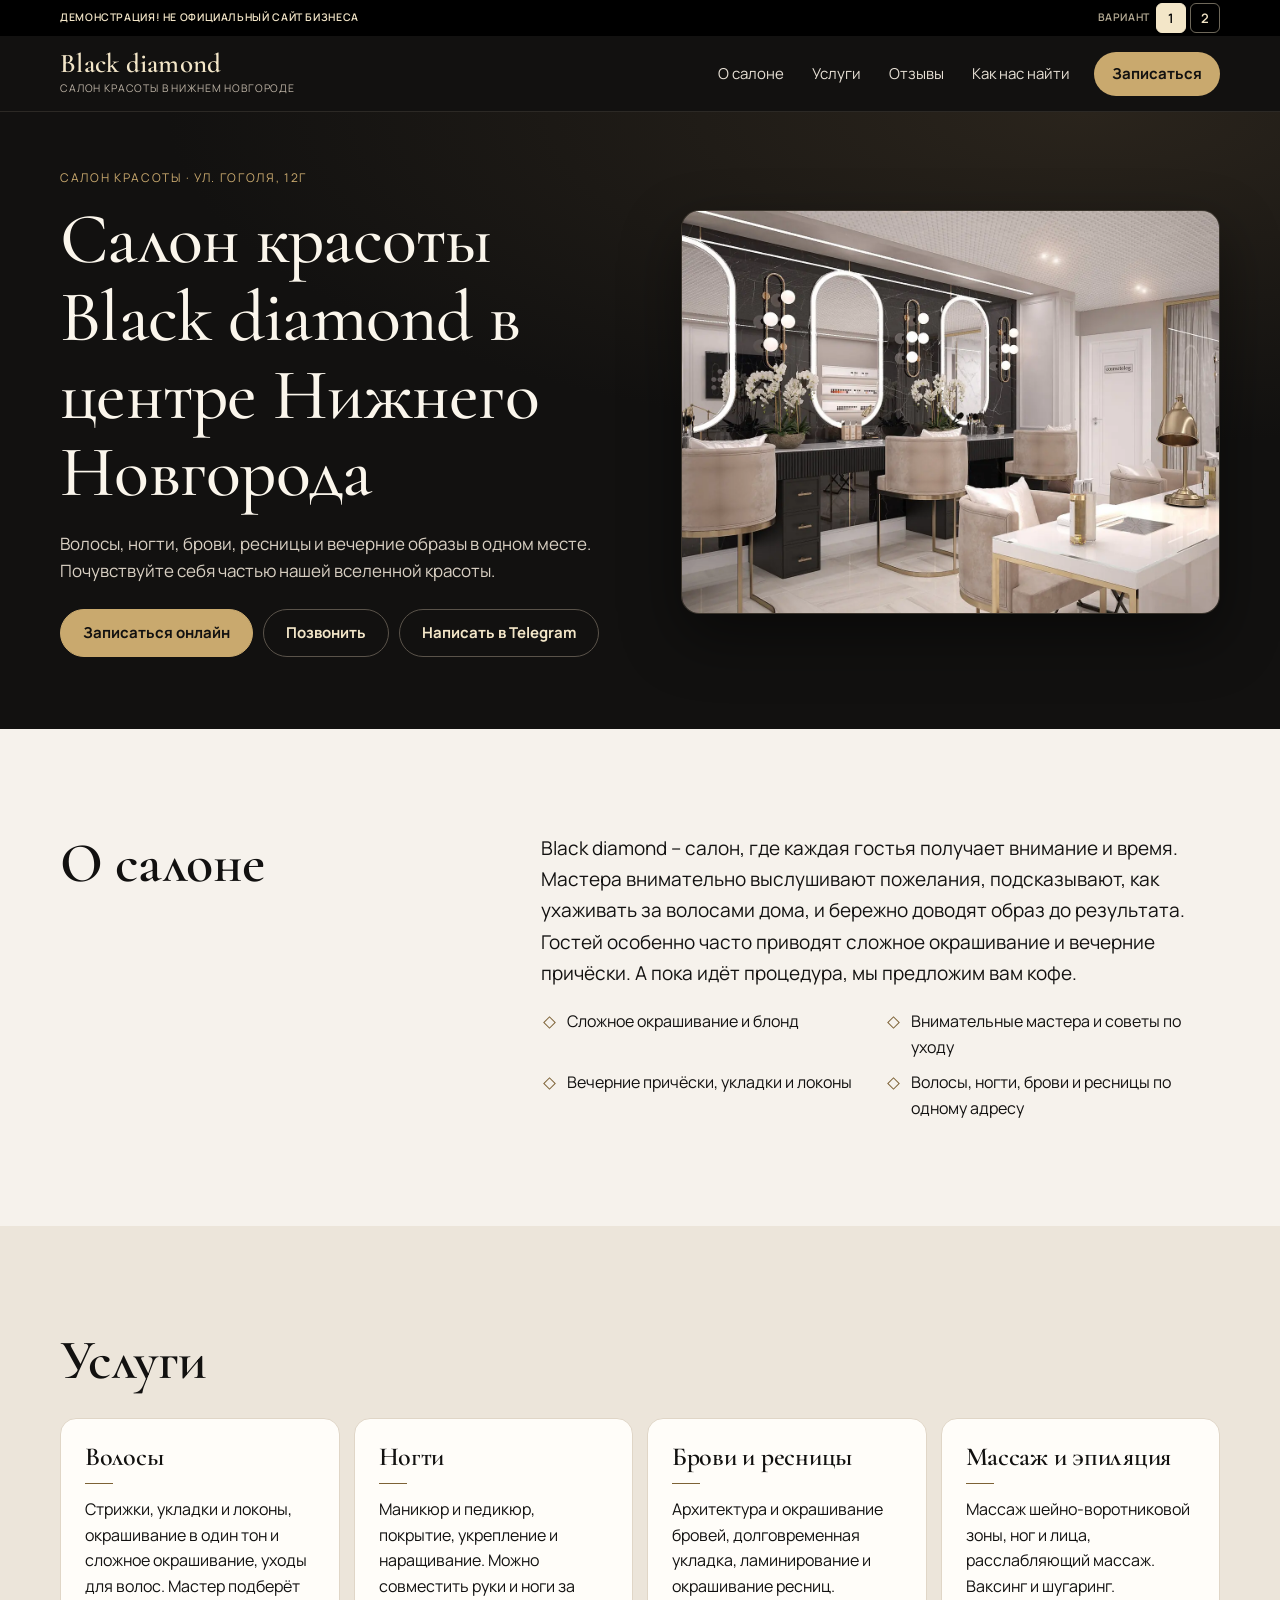
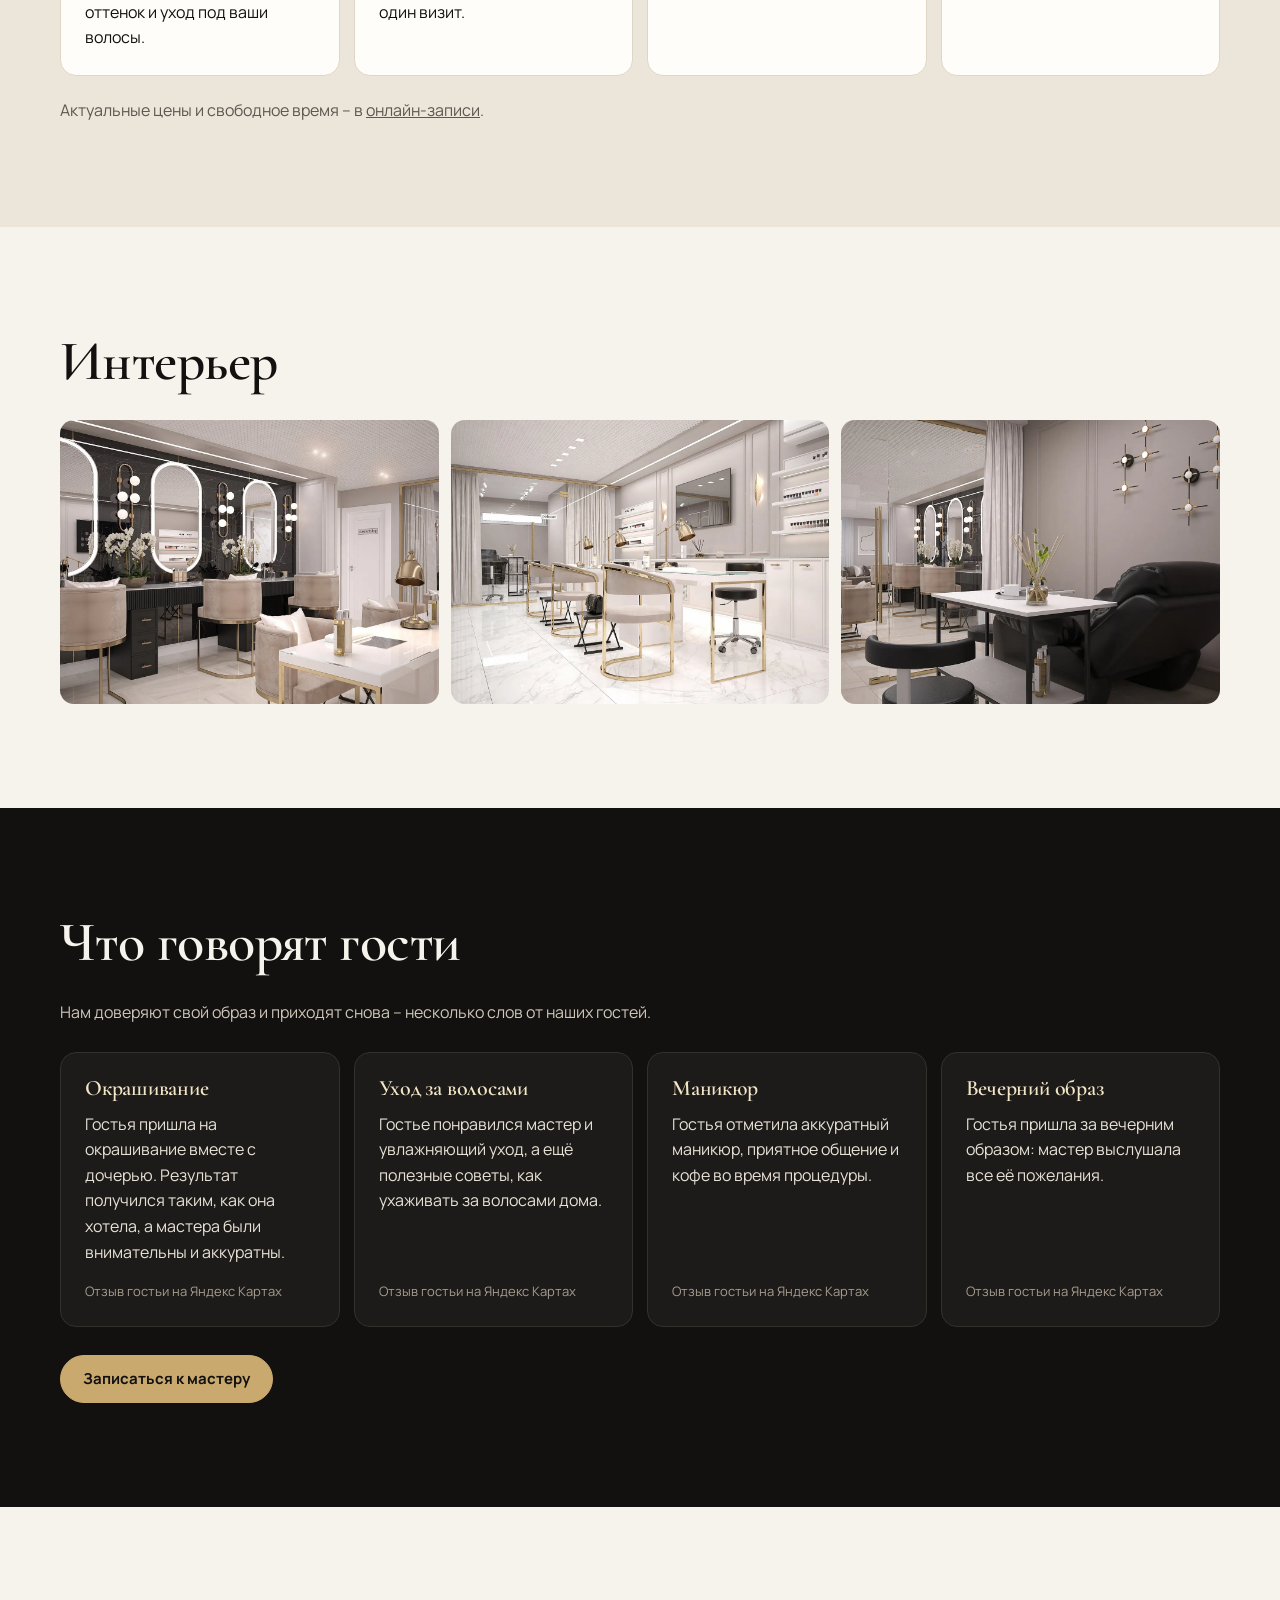
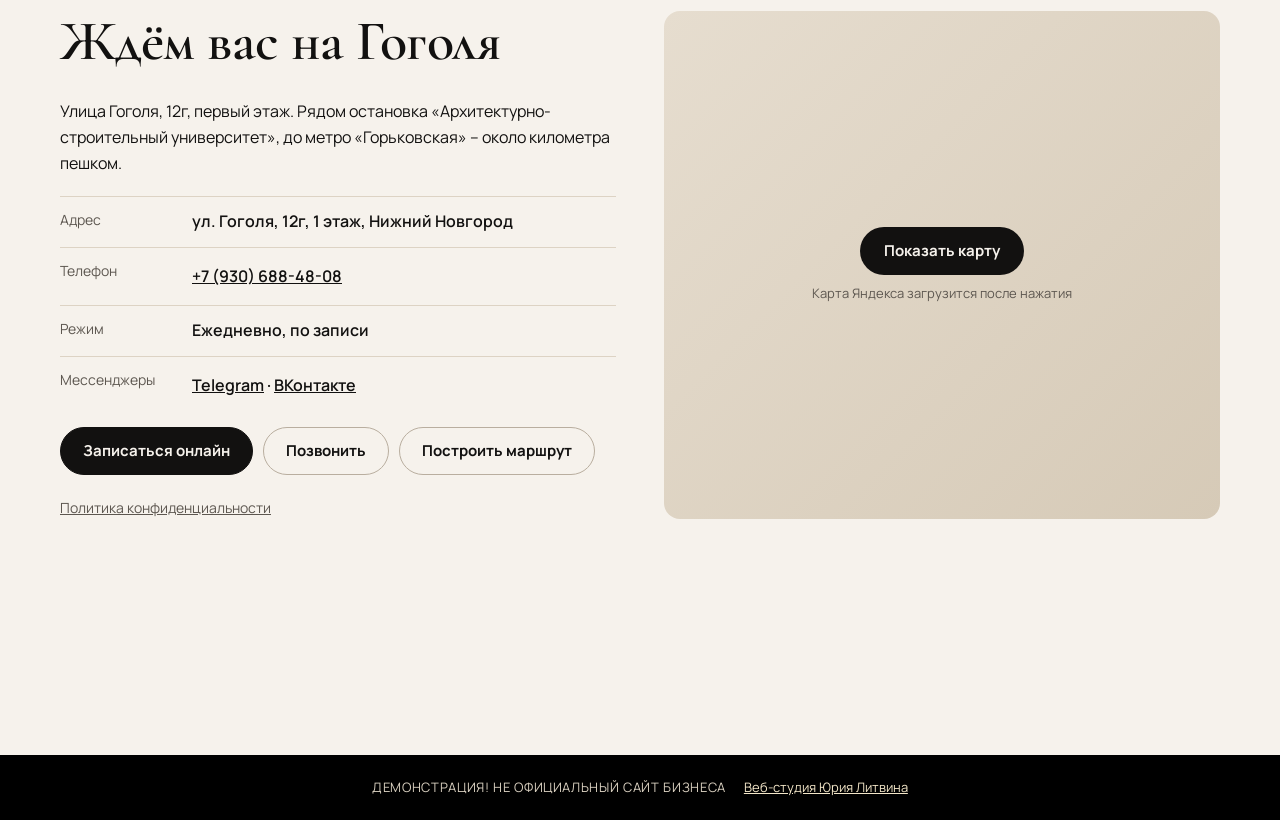
==== index.html @ 68d9b503 "Demo site" ====
<!doctype html>
<html lang="ru">
<head>
<meta charset="utf-8">
<meta name="viewport" content="width=device-width, initial-scale=1.0">
<meta name="robots" content="noindex, nofollow">
<title>Black diamond · салон красоты в Нижнем Новгороде</title>
<meta name="description" content="Black diamond · салон красоты на ул. Гоголя в Нижнем Новгороде: стрижки и окрашивание, маникюр и педикюр, брови и ресницы, массаж. Онлайн-запись.">
<meta name="theme-color" content="#121110">
<link rel="icon" sizes="any" href="logos/favicon.ico">
<link rel="icon" type="image/svg+xml" href="logos/icon.svg">
<link rel="icon" type="image/png" sizes="32x32" href="logos/favicon-32x32.png">
<link rel="apple-touch-icon" sizes="180x180" href="logos/apple-touch-icon.png">
<link rel="preload" href="fonts/cormorant.woff2" as="font" type="font/woff2" crossorigin>
<link rel="preload" href="fonts/manrope.woff2" as="font" type="font/woff2" crossorigin>
<link rel="stylesheet" href="css/fonts.css">
<link rel="stylesheet" href="css/styles.css">
</head>
<body class="v1">
<div class="demo" role="note">
  <div class="demo__in">
    <p class="demo__txt">ДЕМОНСТРАЦИЯ! НЕ ОФИЦИАЛЬНЫЙ САЙТ БИЗНЕСА</p>
    <nav class="sw" aria-label="Варианты демо"><span class="sw__lbl" aria-hidden="true">Вариант</span><a class="sw__btn" href="./" aria-current="page" aria-label="Вариант 1: основной">1</a><a class="sw__btn" href="v2/" aria-label="Вариант 2: с крупным словом">2</a></nav>
  </div>
</div>
<div class="hwrap"><header class="hdr">
  <div class="hdr__in">
    <a class="logo" href="./" aria-label="Black diamond, на главную"><span class="logo__mark"><span>Black</span> <span>diamond</span></span><span class="logo__tag">Салон красоты в Нижнем Новгороде</span></a>
    <nav class="nav" aria-label="Разделы"><ul><li><a href="#about">О салоне</a></li><li><a href="#services">Услуги</a></li><li><a href="#reviews">Отзывы</a></li><li><a href="#contacts">Как нас найти</a></li></ul></nav>
    <a class="pill" href="https://yandex.com/maps/org/black_diamond/222708854782/?booking%5Bpage%5D=services" target="_blank" rel="noopener">Записаться</a>
    <button class="burger" type="button" aria-expanded="false" aria-controls="menu" aria-label="Меню"><span></span><span></span><span></span></button>
  </div>
  <div class="menu" id="menu" hidden>
    <nav aria-label="Разделы в меню"><ul class="menu__list"><li><a href="#about">О салоне</a></li><li><a href="#services">Услуги</a></li><li><a href="#reviews">Отзывы</a></li><li><a href="#contacts">Как нас найти</a></li></ul></nav>
    <div class="menu__contacts"><p>ул. Гоголя, 12г, 1 этаж, Нижний Новгород</p><p><a href="tel:+79306884808">+7 (930) 688-48-08</a></p></div>
  </div>
</header></div>
<main id="top">
<section class="hero">
  <div class="wrap hero__grid">
    <div class="hero__txt">
      <p class="eyebrow">Салон красоты · ул. Гоголя, 12г</p>
      <h1>Салон красоты Black diamond в центре Нижнего Новгорода</h1>
      <p class="lead">Волосы, ногти, брови, ресницы и вечерние образы в одном месте. Почувствуйте себя частью нашей вселенной красоты.</p>
      <p class="btns"><a class="btn btn--gold" href="https://yandex.com/maps/org/black_diamond/222708854782/?booking%5Bpage%5D=services" target="_blank" rel="noopener">Записаться онлайн</a><a class="btn btn--line" href="tel:+79306884808">Позвонить</a><a class="btn btn--line" href="https://t.me/black_diamond_beauty_salon" target="_blank" rel="noopener">Написать в Telegram</a></p>
    </div>
    <figure class="hero__ph"><img class="" src="img/interior-01-1280.webp" width="1280" height="960" alt="Зал салона Black diamond: чёрная стена с овальными зеркалами в подсветке и бежевые кресла" decoding="async"></figure>
  </div>
</section>
<section class="sec about" aria-labelledby="about">
  <div class="wrap about__grid">
    <div><h2 id="about">О салоне</h2></div>
    <div class="rv"><p class="lead2">Black diamond – салон, где каждая гостья получает внимание и время. Мастера внимательно выслушивают пожелания, подсказывают, как ухаживать за волосами дома, и бережно доводят образ до результата. Гостей особенно часто приводят сложное окрашивание и вечерние причёски. А пока идёт процедура, мы предложим вам кофе.</p><ul class="ticks"><li>Сложное окрашивание и блонд</li><li>Внимательные мастера и советы по уходу</li><li>Вечерние причёски, укладки и локоны</li><li>Волосы, ногти, брови и ресницы по одному адресу</li></ul></div>
  </div>
</section>
<section class="sec services" aria-labelledby="services">
  <div class="wrap">
    <h2 id="services">Услуги</h2>
    <div class="grid4 rv"><article class="card serv"><h3>Волосы</h3><p>Стрижки, укладки и локоны, окрашивание в один тон и сложное окрашивание, уходы для волос. Мастер подберёт оттенок и уход под ваши волосы.</p></article><article class="card serv"><h3>Ногти</h3><p>Маникюр и педикюр, покрытие, укрепление и наращивание. Можно совместить руки и ноги за один визит.</p></article><article class="card serv"><h3>Брови и ресницы</h3><p>Архитектура и окрашивание бровей, долговременная укладка, ламинирование и окрашивание ресниц.</p></article><article class="card serv"><h3>Массаж и эпиляция</h3><p>Массаж шейно-воротниковой зоны, ног и лица, расслабляющий массаж. Ваксинг и шугаринг.</p></article></div>
    <p class="note rv">Актуальные цены и свободное время – в <a href="https://yandex.com/maps/org/black_diamond/222708854782/?booking%5Bpage%5D=services" target="_blank" rel="noopener">онлайн-записи</a>.</p>
  </div>
</section>
<section class="sec gallery" aria-labelledby="interior">
  <div class="wrap">
    <h2 id="interior">Интерьер</h2>
    <div class="rv"><div class="gal" data-reveal-group><figure class="gal__item"><img class="" src="img/interior-01-1280.webp" width="1280" height="960" alt="Зал салона: чёрная стена с овальными зеркалами в подсветке, светильники-шары и бежевые кресла" decoding="async" loading="lazy"></figure><figure class="gal__item"><img class="" src="img/interior-02-1280.webp" width="1280" height="960" alt="Светлый зал: мраморный пол, кресла с золотыми каркасами и белые стеллажи" decoding="async" loading="lazy"></figure><figure class="gal__item"><img class="" src="img/interior-03-1280.webp" width="1280" height="960" alt="Зона мойки: чёрные кресла-мойки и золотые настенные светильники" decoding="async" loading="lazy"></figure></div></div>
  </div>
</section>
<section class="sec reviews" aria-labelledby="reviews">
  <div class="wrap">
    <h2 id="reviews">Что говорят гости</h2>
    <p class="intro rv">Нам доверяют свой образ и приходят снова – несколько слов от наших гостей.</p>
    <div class="grid4 rv"><article class="card rev"><h3 class="rev__topic">Окрашивание</h3><p>Гостья пришла на окрашивание вместе с дочерью. Результат получился таким, как она хотела, а мастера были внимательны и аккуратны.</p><p class="rev__src">Отзыв гостьи на Яндекс Картах</p></article><article class="card rev"><h3 class="rev__topic">Уход за волосами</h3><p>Гостье понравился мастер и увлажняющий уход, а ещё полезные советы, как ухаживать за волосами дома.</p><p class="rev__src">Отзыв гостьи на Яндекс Картах</p></article><article class="card rev"><h3 class="rev__topic">Маникюр</h3><p>Гостья отметила аккуратный маникюр, приятное общение и кофе во время процедуры.</p><p class="rev__src">Отзыв гостьи на Яндекс Картах</p></article><article class="card rev"><h3 class="rev__topic">Вечерний образ</h3><p>Гостья пришла за вечерним образом: мастер выслушала все её пожелания.</p><p class="rev__src">Отзыв гостьи на Яндекс Картах</p></article></div>
    <p class="cta-row rv"><a class="btn" href="https://yandex.com/maps/org/black_diamond/222708854782/?booking%5Bpage%5D=services" target="_blank" rel="noopener">Записаться к мастеру</a></p>
  </div>
</section>
<section class="sec contacts" aria-labelledby="contacts">
  <div class="wrap con">
    <div class="con__info">
      <h2 id="contacts">Ждём вас на Гоголя</h2>
      <p class="rv">Улица Гоголя, 12г, первый этаж. Рядом остановка «Архитектурно-строительный университет», до метро «Горьковская» – около километра пешком.</p>
      <dl class="facts rv">
        <div><dt>Адрес</dt><dd>ул. Гоголя, 12г, 1 этаж, Нижний Новгород</dd></div>
        <div><dt>Телефон</dt><dd><a href="tel:+79306884808">+7 (930) 688-48-08</a></dd></div>
        <div><dt>Режим</dt><dd>Ежедневно, по записи</dd></div>
        <div><dt>Мессенджеры</dt><dd><a href="https://t.me/black_diamond_beauty_salon" target="_blank" rel="noopener">Telegram</a> · <a href="https://vk.com/black.diamondnn" target="_blank" rel="noopener">ВКонтакте</a></dd></div>
      </dl>
      <p class="btns rv"><a class="btn" href="https://yandex.com/maps/org/black_diamond/222708854782/?booking%5Bpage%5D=services" target="_blank" rel="noopener">Записаться онлайн</a><a class="btn btn--ghost" href="tel:+79306884808">Позвонить</a><a class="btn btn--ghost" href="https://yandex.com/maps/org/black_diamond/222708854782/" target="_blank" rel="noopener">Построить маршрут</a></p>
      <p class="privacy-link rv"><a href="privacy/">Политика конфиденциальности</a></p>
    </div>
    <div class="map" data-src="https://yandex.ru/map-widget/v1/?oid=222708854782&amp;z=17">
      <button class="map__btn" type="button">Показать карту</button>
      <p class="map__hint">Карта Яндекса загрузится после нажатия</p>
    </div>
  </div>
</section>
</main>
<footer class="foot">
  <p class="foot__row"><span class="foot__demo">ДЕМОНСТРАЦИЯ! НЕ ОФИЦИАЛЬНЫЙ САЙТ БИЗНЕСА</span> <a class="foot__studio" href="https://litviniuv.ru/webstudio/">Веб-студия Юрия Литвина</a></p>
</footer>
<script src="js/site.js" defer></script>
</body>
</html>
---- css/fonts.css ----
/* Cormorant Garamond and Manrope, SIL OFL 1.1 (see fonts/OFL-*.txt) */
@font-face{font-family:"Cormorant Garamond";src:url(../fonts/cormorant.woff2) format("woff2");font-weight:300 700;font-style:normal;font-display:swap}
@font-face{font-family:"Manrope";src:url(../fonts/manrope.woff2) format("woff2");font-weight:200 800;font-style:normal;font-display:swap}
---- css/styles.css ----
:root{--ink:#121110;--ink2:#2a2724;--paper:#f6f2ec;--paper2:#ece5da;--gold:#c9a96e;--gold-d:#7d6236;--muted:#5d5750;--hh:64px;--gap:16px;
--serif:"Cormorant Garamond",Georgia,"Times New Roman",serif;--sans:"Manrope",system-ui,-apple-system,"Segoe UI",Roboto,Arial,sans-serif}
@media (min-width:960px){:root{--hh:76px;--gap:32px}}
*,*::before,*::after{box-sizing:border-box}
html{scroll-behavior:smooth;scroll-padding-top:calc(var(--hh) + var(--gap));-webkit-text-size-adjust:100%}
@media (prefers-reduced-motion:reduce){html{scroll-behavior:auto}*,*::before,*::after{animation-duration:.01ms!important;transition-duration:.01ms!important}}
body{margin:0;font:400 16px/1.6 var(--sans);color:var(--ink);background:var(--paper);overflow-x:clip}
img{max-width:100%;height:auto;display:block}
a{color:inherit}
:focus-visible{outline:2px solid var(--gold);outline-offset:3px}
h1,h2,h3{font-family:var(--serif);font-weight:600;line-height:1.08;margin:0 0 .5em;hyphens:manual;overflow-wrap:normal;letter-spacing:-.01em}
h2{font-size:clamp(34px,6vw,56px)}
h3{font-size:26px}
p{margin:0 0 1em}
.wrap{width:min(1160px,100% - 32px);margin-inline:auto}
@media (min-width:600px){.wrap{width:min(1160px,100% - 64px)}}

/* demo strip with variant switcher inside */
.demo{background:#000;color:#f3e6c8;font:600 10.5px/1.25 var(--sans);letter-spacing:.06em;position:relative;z-index:60}
.demo__in{display:flex;align-items:center;justify-content:space-between;gap:10px;width:min(1160px,100% - 16px);margin-inline:auto;min-height:36px;padding:3px 0}
.demo__txt{margin:0;text-transform:uppercase;flex:1 1 auto;min-width:0}
.sw{display:flex;align-items:center;gap:4px;flex:0 0 auto}
.sw__lbl{opacity:.75;margin-right:2px;text-transform:uppercase}
@media (max-width:420px){.sw__lbl{display:none}}
.sw__btn{display:inline-grid;place-items:center;min-width:30px;height:30px;border:1px solid rgba(243,230,200,.45);border-radius:6px;text-decoration:none;font-size:13px}
.sw__btn[aria-current]{background:#f3e6c8;color:#000;border-color:#f3e6c8}

/* header */
.hwrap{position:sticky;top:0;z-index:50;height:var(--hh)}
.hdr{height:var(--hh);background:var(--ink);color:var(--paper);border-bottom:1px solid #2c2925}
.menu-open .hdr{position:fixed;top:0;left:0;right:0}
.hdr__in{height:100%;display:flex;align-items:center;gap:12px;width:min(1160px,100% - 24px);margin-inline:auto}
.logo{display:flex;flex-direction:column;justify-content:center;text-decoration:none;min-width:0;flex:0 1 auto;margin-right:auto}
.logo__mark{font:600 27px/1 var(--serif);white-space:nowrap;letter-spacing:.01em;color:#f3e6c8}
.logo__tag{font-size:10.5px;letter-spacing:.08em;text-transform:uppercase;color:#bdb3a5;white-space:nowrap;margin-top:3px;display:none}
@media (min-width:560px) and (max-width:959px),(min-width:1240px){.logo__tag{display:block}}
@media (max-width:399px){.logo__mark{font-size:19px;line-height:.95;white-space:normal;display:flex;flex-direction:column}}
.nav{display:none}
.nav ul,.menu__list{list-style:none;margin:0;padding:0}
@media (min-width:960px){.nav{display:block}.nav ul{display:flex;gap:4px}.nav a{display:block;padding:10px 12px;text-decoration:none;font-size:15px;color:#e6dfd4;border-radius:8px}.nav a:hover{color:var(--gold)}}
.pill{flex:0 0 auto;display:inline-flex;align-items:center;justify-content:center;min-height:44px;padding:0 18px;border-radius:999px;background:var(--gold);color:#121110;font-weight:700;font-size:15px;text-decoration:none}
.pill:hover{background:#dcc08b}
.burger{flex:0 0 auto;width:44px;height:44px;border:1px solid #4a453f;border-radius:10px;background:transparent;display:grid;place-content:center;gap:5px;cursor:pointer;padding:0}
.burger span{display:block;width:20px;height:2px;background:#f3e6c8;transition:transform .2s,opacity .2s}
.burger[aria-expanded="true"] span:nth-child(1){transform:translateY(7px) rotate(45deg)}
.burger[aria-expanded="true"] span:nth-child(2){opacity:0}
.burger[aria-expanded="true"] span:nth-child(3){transform:translateY(-7px) rotate(-45deg)}
@media (min-width:960px){.burger{display:none}}
@media (max-width:359px){.pill{padding:0 14px;font-size:14px}.hdr__in{gap:8px}}
.menu{position:fixed;top:var(--hh);left:0;right:0;bottom:0;background:var(--ink);color:var(--paper);display:flex;flex-direction:column;justify-content:space-between;overflow-y:auto;overscroll-behavior:contain;padding:12px 16px 24px}
.menu[hidden]{display:none}
.menu__list a{display:flex;align-items:center;min-height:52px;font:600 26px/1.1 var(--serif);text-decoration:none;border-bottom:1px solid #2c2925}
.menu__contacts{color:#bdb3a5;font-size:15px;padding-top:20px}
.menu__contacts p{margin:0 0 6px}.menu__contacts a{color:#f3e6c8;display:inline-block;padding:8px 0}
@media (min-width:960px){.menu{display:none!important}}
.menu-open,.menu-open body{overflow:hidden}

/* buttons */
.btns{display:flex;flex-wrap:wrap;gap:10px;margin:0}
.btn{display:inline-flex;align-items:center;justify-content:center;min-height:48px;padding:0 22px;border-radius:999px;background:var(--ink);color:#f6f2ec;text-decoration:none;font-weight:700;font-size:15px;border:1px solid var(--ink);text-align:center}
.btn:hover{background:#2c2925}
.btn--gold{background:var(--gold);border-color:var(--gold);color:#121110}.btn--gold:hover{background:#dcc08b}
.btn--line{background:transparent;color:#f3e6c8;border-color:#5a534a}.btn--line:hover{border-color:var(--gold);background:transparent}
.btn--ghost{background:transparent;color:var(--ink);border-color:#b9ae9f}.btn--ghost:hover{background:var(--paper2)}

/* hero v1: dark solid block, photo framed (no full-bleed on mobile) */
.hero{background:radial-gradient(120% 90% at 85% 0%,#2a241c 0%,#121110 60%);color:#f6f2ec;padding:28px 0 36px}
.hero__grid{display:grid;gap:26px}
.eyebrow{font-size:12px;letter-spacing:.14em;text-transform:uppercase;color:var(--gold);margin:0 0 14px}
.hero h1{font-size:clamp(36px,9.4vw,72px);font-weight:500;color:#fbf6ec;margin-bottom:18px}
.lead{font-size:17px;color:#d9d0c3;max-width:34em;margin-bottom:24px}
.hero__ph{margin:0;border-radius:18px;overflow:hidden;border:1px solid #3a342c;box-shadow:0 24px 60px rgba(0,0,0,.45)}
@media (min-width:960px){.hero{padding:56px 0 72px}.hero__grid{grid-template-columns:1.05fr 1fr;align-items:center;gap:56px}}

/* sections */
.sec{padding:64px 0}
@media (min-width:960px){.sec{padding:104px 0}}
.about__grid{display:grid;gap:8px}
@media (min-width:960px){.about__grid{grid-template-columns:1fr 1.6fr;gap:56px;align-items:start}}
.lead2{font-size:19px;line-height:1.65}
.ticks{list-style:none;padding:0;margin:20px 0 0;display:grid;gap:10px}
.ticks li{padding-left:26px;position:relative}
.ticks li::before{content:"";position:absolute;left:4px;top:.55em;width:9px;height:9px;border:1.5px solid var(--gold-d);transform:rotate(45deg)}
@media (min-width:700px){.ticks{grid-template-columns:1fr 1fr}}
.services{background:var(--paper2)}
.grid4{display:grid;gap:14px;grid-template-columns:1fr;align-items:stretch}
@media (min-width:700px){.grid4{grid-template-columns:1fr 1fr}}
@media (min-width:1100px){.grid4{grid-template-columns:repeat(4,1fr)}}
.card{background:#fffdf9;border:1px solid #e0d6c7;border-radius:16px;padding:24px;height:100%;display:flex;flex-direction:column}
.card p{margin:0}
.serv h3::after{content:"";display:block;width:28px;height:1px;background:var(--gold-d);margin-top:12px}
.note{margin:22px 0 0;color:var(--muted)}
.gal{display:grid;gap:12px;grid-template-columns:1fr}
@media (min-width:600px){.gal{grid-template-columns:1fr 1fr}.gal__item:first-child{grid-column:1/-1}}
@media (min-width:960px){.gal{grid-template-columns:repeat(3,1fr)}.gal__item:first-child{grid-column:auto}}
.gal__item{margin:0;border-radius:14px;overflow:hidden;aspect-ratio:4/3;background:#ddd}
.gal__item img{width:100%;height:100%;object-fit:cover}
.reviews{background:var(--ink);color:var(--paper)}
.intro{color:#cfc6b9;max-width:40em;margin-bottom:26px}
.reviews .card{background:#1d1b19;border-color:#34302b;color:#e8e1d6}
.rev__topic{font-size:22px;color:#f3e6c8}
.rev p:not(.rev__src){flex:1 1 auto}
.rev__src{margin-top:16px!important;font-size:13px;color:#a69c8f}
.cta-row{margin:28px 0 0}
.reviews .btn{background:var(--gold);color:#121110;border-color:var(--gold)}
.con{display:grid;gap:28px}
@media (min-width:960px){.contacts{min-height:calc(100vh - var(--hh) + 24px)}}
@media (min-width:960px){.con{grid-template-columns:1fr 1fr;gap:48px;align-items:stretch}}
.facts{margin:20px 0 24px;display:grid;gap:12px}
.facts div{display:grid;grid-template-columns:120px 1fr;gap:12px;border-top:1px solid #ddd3c4;padding-top:12px}
@media (max-width:399px){.facts div{grid-template-columns:1fr;gap:2px}}
.facts dt{color:var(--muted);font-size:14px}.facts dd{margin:0;font-weight:600}
.facts a{display:inline-block;padding:4px 0}
.privacy-link{margin:22px 0 0;font-size:14px;color:var(--muted)}
.map{position:relative;border-radius:16px;overflow:hidden;background:linear-gradient(135deg,#e6ddcf,#d6cab7);aspect-ratio:4/3;width:100%;display:grid;place-content:center;justify-items:center;gap:8px;text-align:center;padding:16px}
@media (min-width:960px){.map{aspect-ratio:auto;height:100%;min-height:420px}}
.map__btn{min-height:48px;padding:0 24px;border-radius:999px;border:0;background:var(--ink);color:#f6f2ec;font:700 15px var(--sans);cursor:pointer}
.map__hint{margin:0;font-size:13px;color:var(--muted)}
.map iframe{position:absolute;inset:0;width:100%;height:100%;border:0}
.map.is-on{padding:0}

/* footer: exactly two parts */
.foot{background:#000;color:#d8cfbf;padding:22px 0;font-size:13px}
.foot__row{margin:0 auto;width:min(1160px,100% - 32px);display:flex;flex-wrap:wrap;justify-content:center;gap:6px 18px;text-align:center}
.foot__demo{text-transform:uppercase;letter-spacing:.05em}
.foot__studio{color:#f3e6c8}

/* reveal (observed on the parent section; fallback in JS) */
.js .rv{opacity:0;transform:translateY(18px);transition:opacity .7s ease,transform .7s ease}
.js .sec.in .rv,.js .rv.in{opacity:1;transform:none}

/* simple pages fill the window */
.page-simple{min-height:100vh;min-height:100dvh;display:flex;flex-direction:column}
.simple{flex:1 0 auto;padding:56px 0}
.simple h1{font-size:clamp(28px,8vw,56px)}
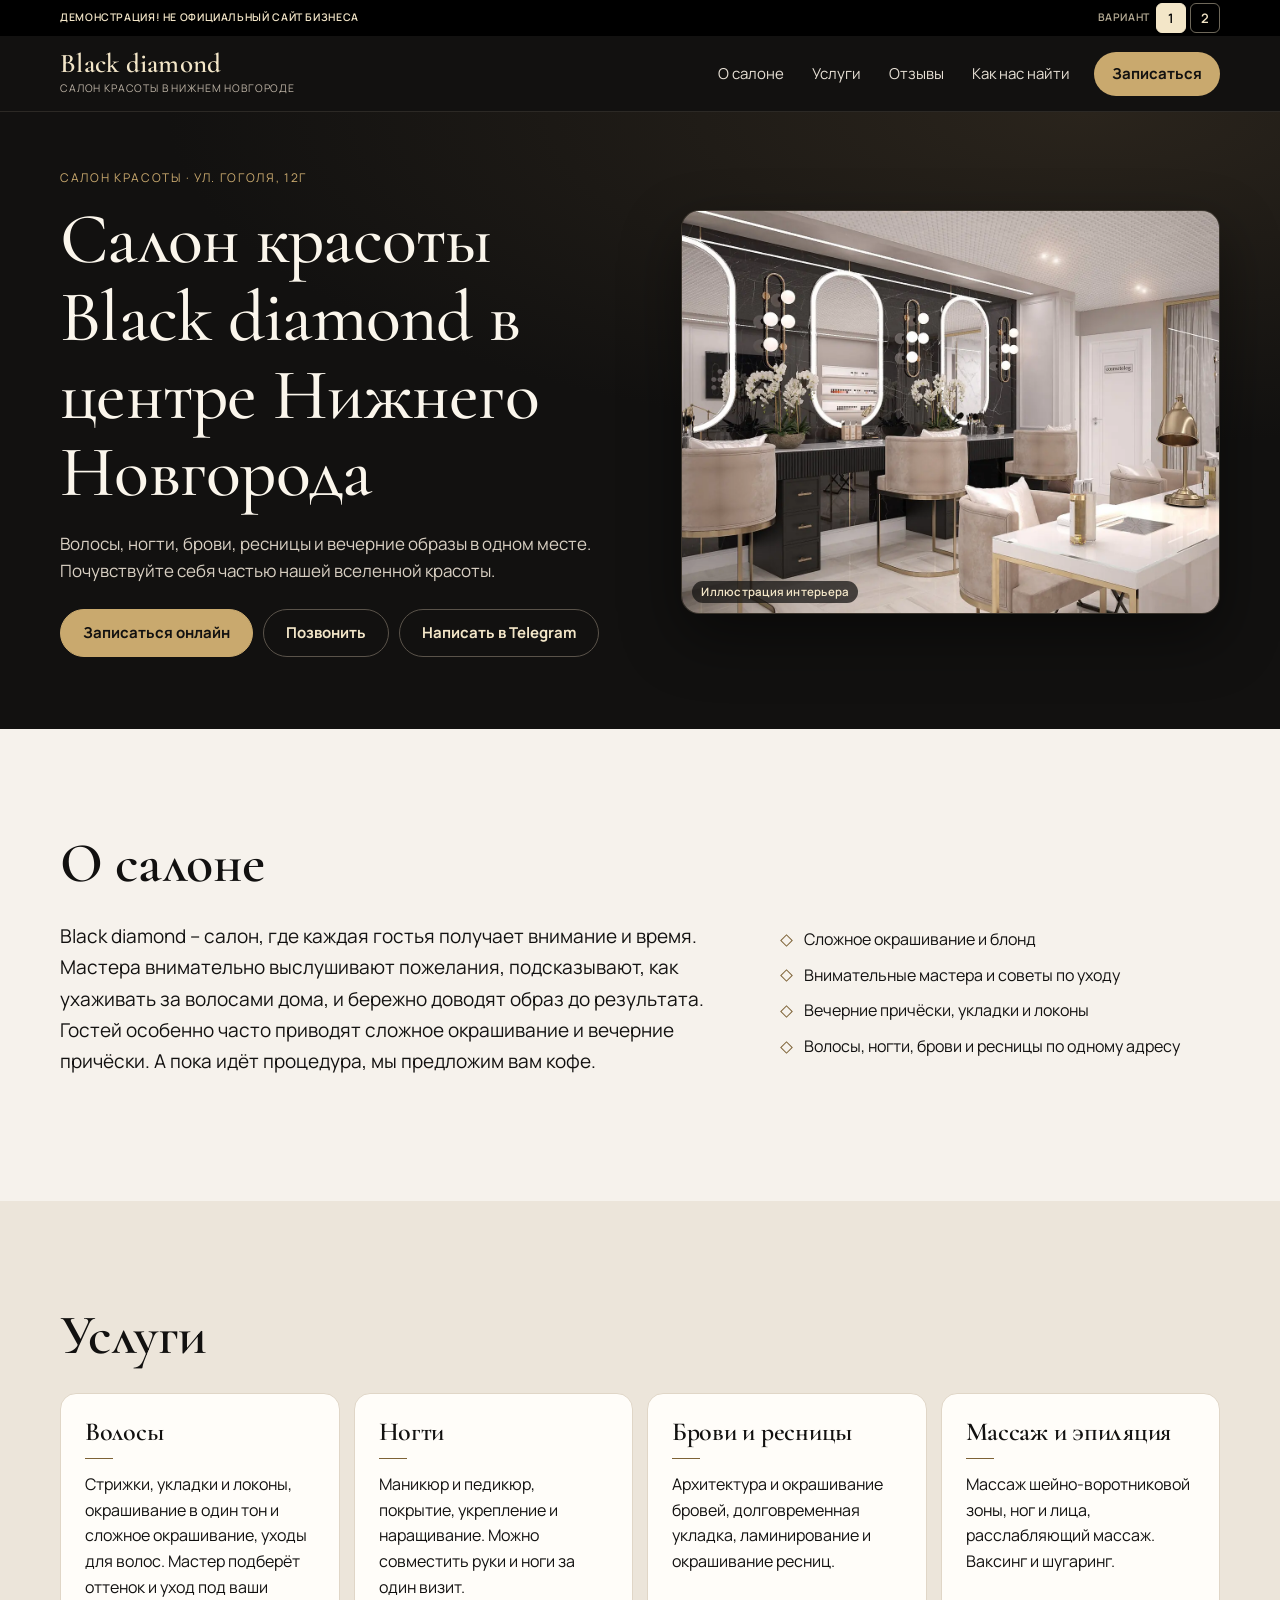
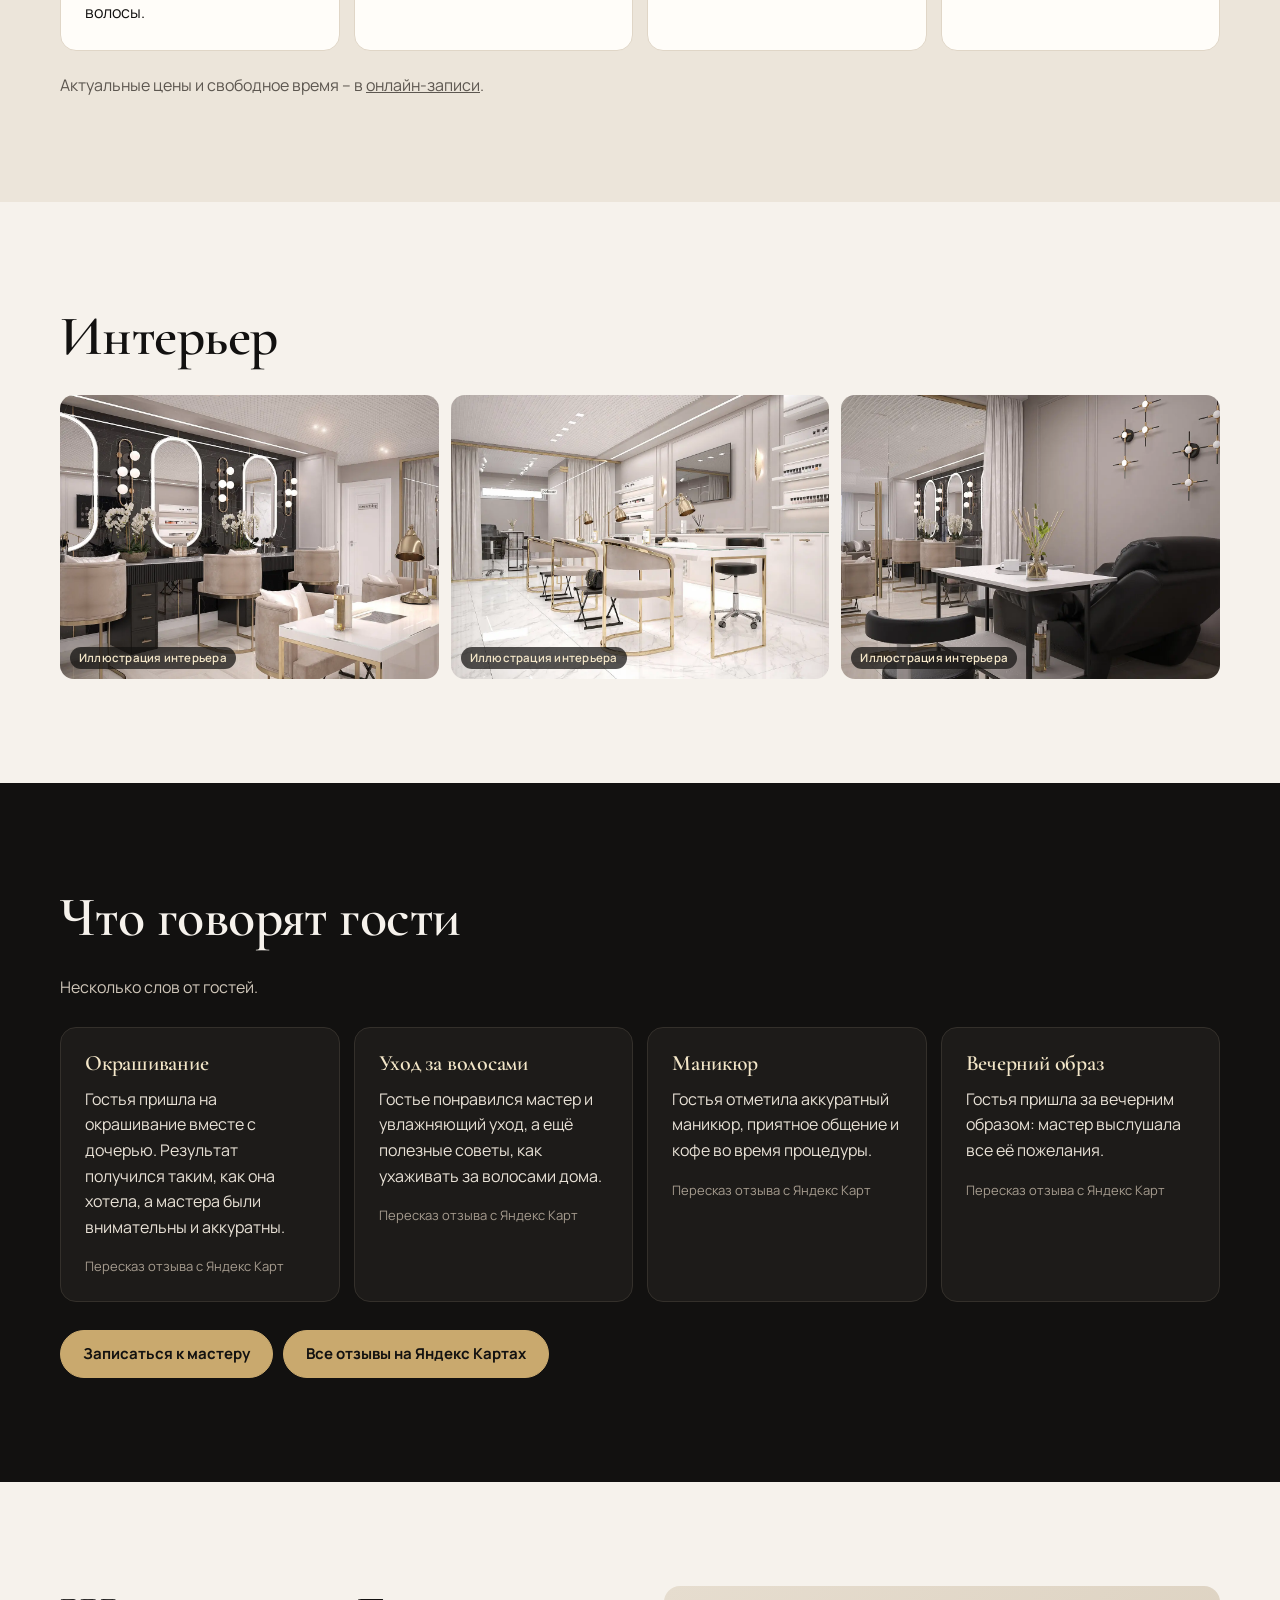
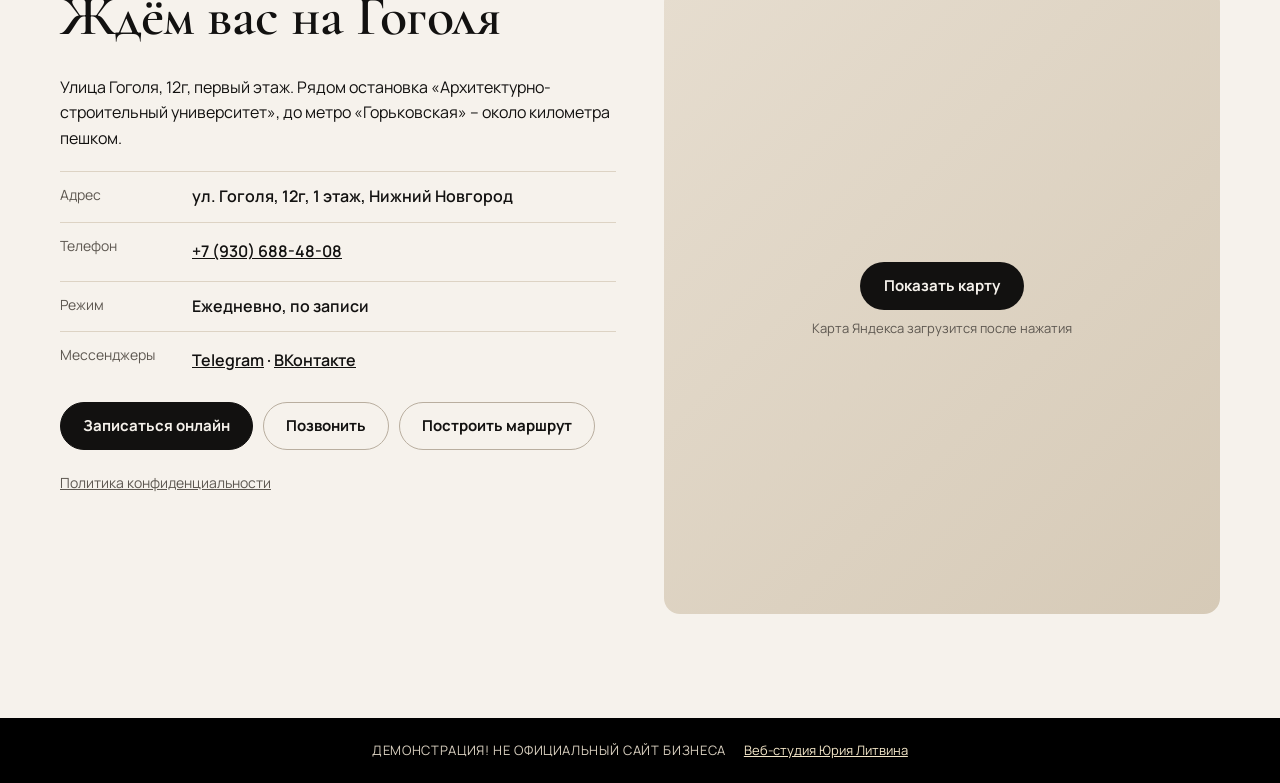
==== commit 676431ba: "Demo site" ====
--- a/index.html
+++ b/index.html
@@ -44,13 +44,13 @@
       <p class="lead">Волосы, ногти, брови, ресницы и вечерние образы в одном месте. Почувствуйте себя частью нашей вселенной красоты.</p>
       <p class="btns"><a class="btn btn--gold" href="https://yandex.com/maps/org/black_diamond/222708854782/?booking%5Bpage%5D=services" target="_blank" rel="noopener">Записаться онлайн</a><a class="btn btn--line" href="tel:+79306884808">Позвонить</a><a class="btn btn--line" href="https://t.me/black_diamond_beauty_salon" target="_blank" rel="noopener">Написать в Telegram</a></p>
     </div>
-    <figure class="hero__ph"><img class="" src="img/interior-01-1280.webp" width="1280" height="960" alt="Зал салона Black diamond: чёрная стена с овальными зеркалами в подсветке и бежевые кресла" decoding="async"></figure>
+    <figure class="hero__ph"><img class="" src="img/interior-01-1280.webp" width="1280" height="960" alt="Зал салона Black diamond: чёрная стена с овальными зеркалами в подсветке и бежевые кресла" decoding="async"><figcaption class="cap">Иллюстрация интерьера</figcaption></figure>
   </div>
 </section>
 <section class="sec about" aria-labelledby="about">
-  <div class="wrap about__grid">
-    <div><h2 id="about">О салоне</h2></div>
-    <div class="rv"><p class="lead2">Black diamond – салон, где каждая гостья получает внимание и время. Мастера внимательно выслушивают пожелания, подсказывают, как ухаживать за волосами дома, и бережно доводят образ до результата. Гостей особенно часто приводят сложное окрашивание и вечерние причёски. А пока идёт процедура, мы предложим вам кофе.</p><ul class="ticks"><li>Сложное окрашивание и блонд</li><li>Внимательные мастера и советы по уходу</li><li>Вечерние причёски, укладки и локоны</li><li>Волосы, ногти, брови и ресницы по одному адресу</li></ul></div>
+  <div class="wrap">
+    <h2 id="about">О салоне</h2>
+    <div class="about__grid rv"><p class="lead2">Black diamond – салон, где каждая гостья получает внимание и время. Мастера внимательно выслушивают пожелания, подсказывают, как ухаживать за волосами дома, и бережно доводят образ до результата. Гостей особенно часто приводят сложное окрашивание и вечерние причёски. А пока идёт процедура, мы предложим вам кофе.</p><ul class="ticks"><li>Сложное окрашивание и блонд</li><li>Внимательные мастера и советы по уходу</li><li>Вечерние причёски, укладки и локоны</li><li>Волосы, ногти, брови и ресницы по одному адресу</li></ul></div>
   </div>
 </section>
 <section class="sec services" aria-labelledby="services">
@@ -63,15 +63,15 @@
 <section class="sec gallery" aria-labelledby="interior">
   <div class="wrap">
     <h2 id="interior">Интерьер</h2>
-    <div class="rv"><div class="gal" data-reveal-group><figure class="gal__item"><img class="" src="img/interior-01-1280.webp" width="1280" height="960" alt="Зал салона: чёрная стена с овальными зеркалами в подсветке, светильники-шары и бежевые кресла" decoding="async" loading="lazy"></figure><figure class="gal__item"><img class="" src="img/interior-02-1280.webp" width="1280" height="960" alt="Светлый зал: мраморный пол, кресла с золотыми каркасами и белые стеллажи" decoding="async" loading="lazy"></figure><figure class="gal__item"><img class="" src="img/interior-03-1280.webp" width="1280" height="960" alt="Зона мойки: чёрные кресла-мойки и золотые настенные светильники" decoding="async" loading="lazy"></figure></div></div>
+    <div class="rv"><div class="gal" data-reveal-group><figure class="gal__item"><img class="" src="img/interior-01-1280.webp" width="1280" height="960" alt="Зал салона: чёрная стена с овальными зеркалами в подсветке, светильники-шары и бежевые кресла" decoding="async" loading="lazy"><figcaption class="cap">Иллюстрация интерьера</figcaption></figure><figure class="gal__item"><img class="" src="img/interior-02-1280.webp" width="1280" height="960" alt="Светлый зал: мраморный пол, кресла с золотыми каркасами и белые стеллажи" decoding="async" loading="lazy"><figcaption class="cap">Иллюстрация интерьера</figcaption></figure><figure class="gal__item"><img class="" src="img/interior-03-1280.webp" width="1280" height="960" alt="Зона мойки: чёрные кресла-мойки и золотые настенные светильники" decoding="async" loading="lazy"><figcaption class="cap">Иллюстрация интерьера</figcaption></figure></div></div>
   </div>
 </section>
 <section class="sec reviews" aria-labelledby="reviews">
   <div class="wrap">
     <h2 id="reviews">Что говорят гости</h2>
-    <p class="intro rv">Нам доверяют свой образ и приходят снова – несколько слов от наших гостей.</p>
-    <div class="grid4 rv"><article class="card rev"><h3 class="rev__topic">Окрашивание</h3><p>Гостья пришла на окрашивание вместе с дочерью. Результат получился таким, как она хотела, а мастера были внимательны и аккуратны.</p><p class="rev__src">Отзыв гостьи на Яндекс Картах</p></article><article class="card rev"><h3 class="rev__topic">Уход за волосами</h3><p>Гостье понравился мастер и увлажняющий уход, а ещё полезные советы, как ухаживать за волосами дома.</p><p class="rev__src">Отзыв гостьи на Яндекс Картах</p></article><article class="card rev"><h3 class="rev__topic">Маникюр</h3><p>Гостья отметила аккуратный маникюр, приятное общение и кофе во время процедуры.</p><p class="rev__src">Отзыв гостьи на Яндекс Картах</p></article><article class="card rev"><h3 class="rev__topic">Вечерний образ</h3><p>Гостья пришла за вечерним образом: мастер выслушала все её пожелания.</p><p class="rev__src">Отзыв гостьи на Яндекс Картах</p></article></div>
-    <p class="cta-row rv"><a class="btn" href="https://yandex.com/maps/org/black_diamond/222708854782/?booking%5Bpage%5D=services" target="_blank" rel="noopener">Записаться к мастеру</a></p>
+    <p class="intro rv">Несколько слов от гостей.</p>
+    <div class="grid4 rv"><article class="card rev"><h3 class="rev__topic">Окрашивание</h3><p>Гостья пришла на окрашивание вместе с дочерью. Результат получился таким, как она хотела, а мастера были внимательны и аккуратны.</p><p class="rev__src">Пересказ отзыва с Яндекс Карт</p></article><article class="card rev"><h3 class="rev__topic">Уход за волосами</h3><p>Гостье понравился мастер и увлажняющий уход, а ещё полезные советы, как ухаживать за волосами дома.</p><p class="rev__src">Пересказ отзыва с Яндекс Карт</p></article><article class="card rev"><h3 class="rev__topic">Маникюр</h3><p>Гостья отметила аккуратный маникюр, приятное общение и кофе во время процедуры.</p><p class="rev__src">Пересказ отзыва с Яндекс Карт</p></article><article class="card rev"><h3 class="rev__topic">Вечерний образ</h3><p>Гостья пришла за вечерним образом: мастер выслушала все её пожелания.</p><p class="rev__src">Пересказ отзыва с Яндекс Карт</p></article></div>
+    <p class="cta-row rv"><a class="btn" href="https://yandex.com/maps/org/black_diamond/222708854782/?booking%5Bpage%5D=services" target="_blank" rel="noopener">Записаться к мастеру</a><a class="btn btn--line" href="https://yandex.com/maps/org/black_diamond/222708854782/reviews/" target="_blank" rel="noopener">Все отзывы на Яндекс Картах</a></p>
   </div>
 </section>
 <section class="sec contacts" aria-labelledby="contacts">
--- a/css/styles.css
+++ b/css/styles.css
@@ -27,8 +27,9 @@
 
 /* header */
 .hwrap{position:sticky;top:0;z-index:50;height:var(--hh)}
+.js .hwrap{position:relative}
 .hdr{height:var(--hh);background:var(--ink);color:var(--paper);border-bottom:1px solid #2c2925}
-.menu-open .hdr{position:fixed;top:0;left:0;right:0}
+.js .hdr{position:fixed;top:0;left:0;right:0;z-index:50;will-change:transform}
 .hdr__in{height:100%;display:flex;align-items:center;gap:12px;width:min(1160px,100% - 24px);margin-inline:auto}
 .logo{display:flex;flex-direction:column;justify-content:center;text-decoration:none;min-width:0;flex:0 1 auto;margin-right:auto}
 .logo__mark{font:600 27px/1 var(--serif);white-space:nowrap;letter-spacing:.01em;color:#f3e6c8}
@@ -76,7 +77,7 @@
 .sec{padding:64px 0}
 @media (min-width:960px){.sec{padding:104px 0}}
 .about__grid{display:grid;gap:8px}
-@media (min-width:960px){.about__grid{grid-template-columns:1fr 1.6fr;gap:56px;align-items:start}}
+@media (min-width:960px){.about__grid{grid-template-columns:1.5fr 1fr;gap:56px;align-items:start}.about__grid .ticks{grid-template-columns:1fr;margin-top:6px}}
 .lead2{font-size:19px;line-height:1.65}
 .ticks{list-style:none;padding:0;margin:20px 0 0;display:grid;gap:10px}
 .ticks li{padding-left:26px;position:relative}
@@ -99,12 +100,11 @@
 .intro{color:#cfc6b9;max-width:40em;margin-bottom:26px}
 .reviews .card{background:#1d1b19;border-color:#34302b;color:#e8e1d6}
 .rev__topic{font-size:22px;color:#f3e6c8}
-.rev p:not(.rev__src){flex:1 1 auto}
 .rev__src{margin-top:16px!important;font-size:13px;color:#a69c8f}
-.cta-row{margin:28px 0 0}
+.cta-row{margin:28px 0 0;display:flex;flex-wrap:wrap;gap:10px}
 .reviews .btn{background:var(--gold);color:#121110;border-color:var(--gold)}
 .con{display:grid;gap:28px}
-@media (min-width:960px){.contacts{min-height:calc(100vh - var(--hh) + 24px)}}
+@media (min-width:960px){.con{min-height:calc(100vh - var(--hh) - 196px)}}
 @media (min-width:960px){.con{grid-template-columns:1fr 1fr;gap:48px;align-items:stretch}}
 .facts{margin:20px 0 24px;display:grid;gap:12px}
 .facts div{display:grid;grid-template-columns:120px 1fr;gap:12px;border-top:1px solid #ddd3c4;padding-top:12px}
@@ -133,3 +133,8 @@
 .page-simple{min-height:100vh;min-height:100dvh;display:flex;flex-direction:column}
 .simple{flex:1 0 auto;padding:56px 0}
 .simple h1{font-size:clamp(28px,8vw,56px)}
+
+/* «Иллюстрация интерьера» caption on interior shots */
+.gal__item,.hero__ph,.car__fig,.h7__photo{position:relative}
+.car__fig{margin:0;height:100%}
+.cap{position:absolute;left:10px;bottom:10px;margin:0;padding:3px 9px;border-radius:999px;background:rgba(18,17,16,.72);color:#f3e6c8;font:600 11.5px/1.4 var(--sans);letter-spacing:.02em;pointer-events:none;z-index:2}
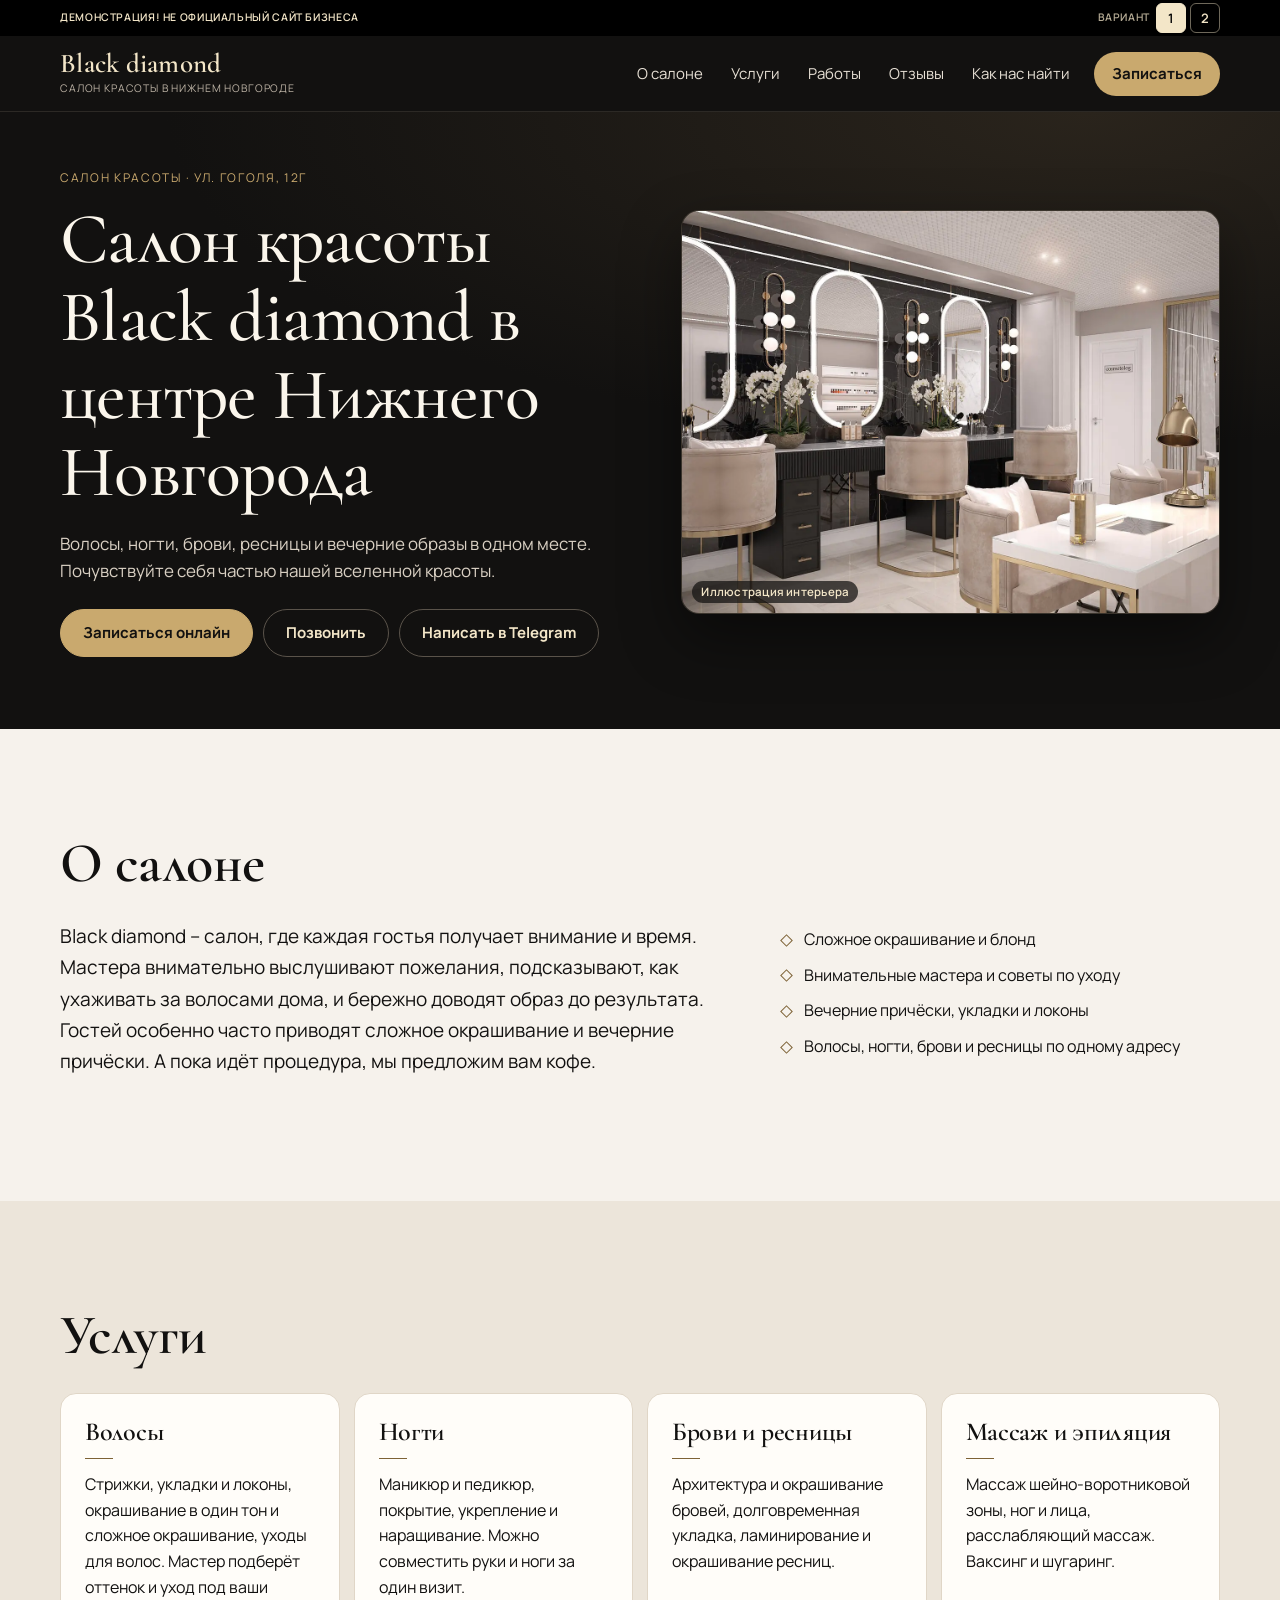
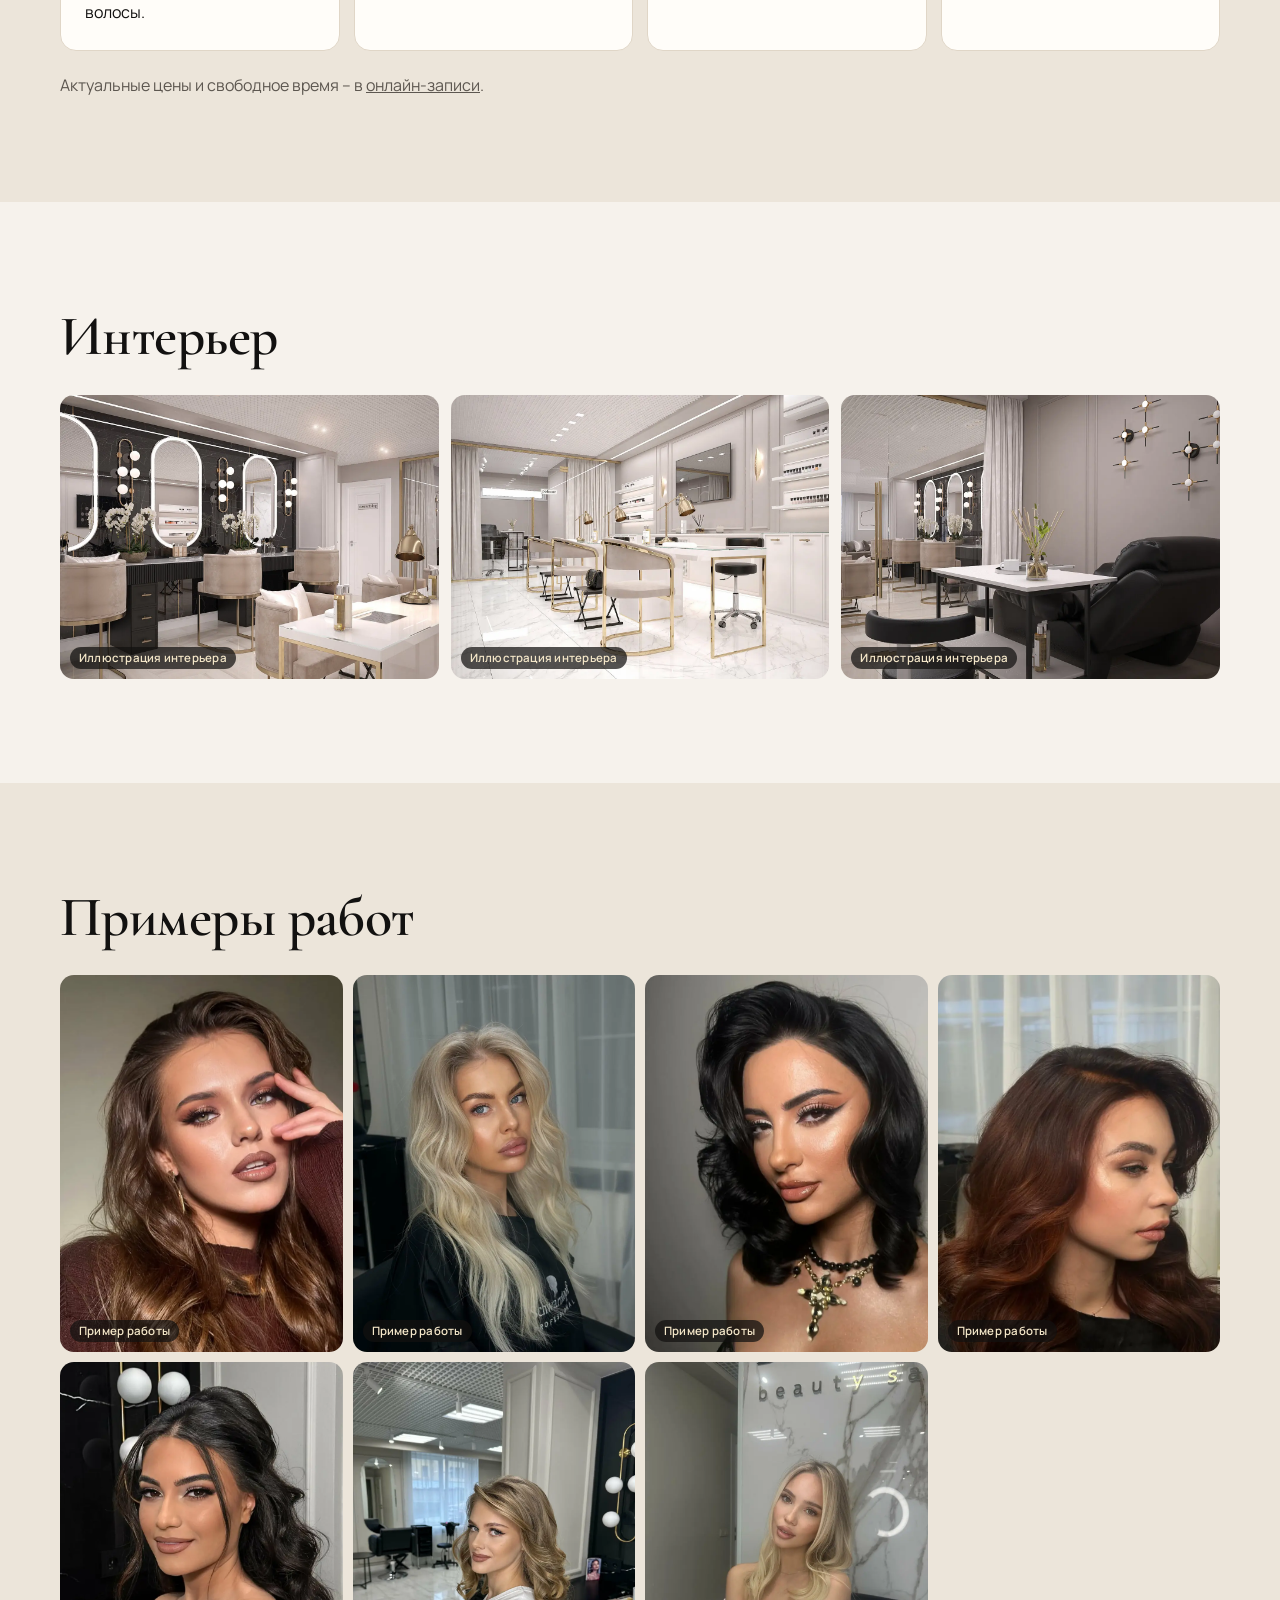
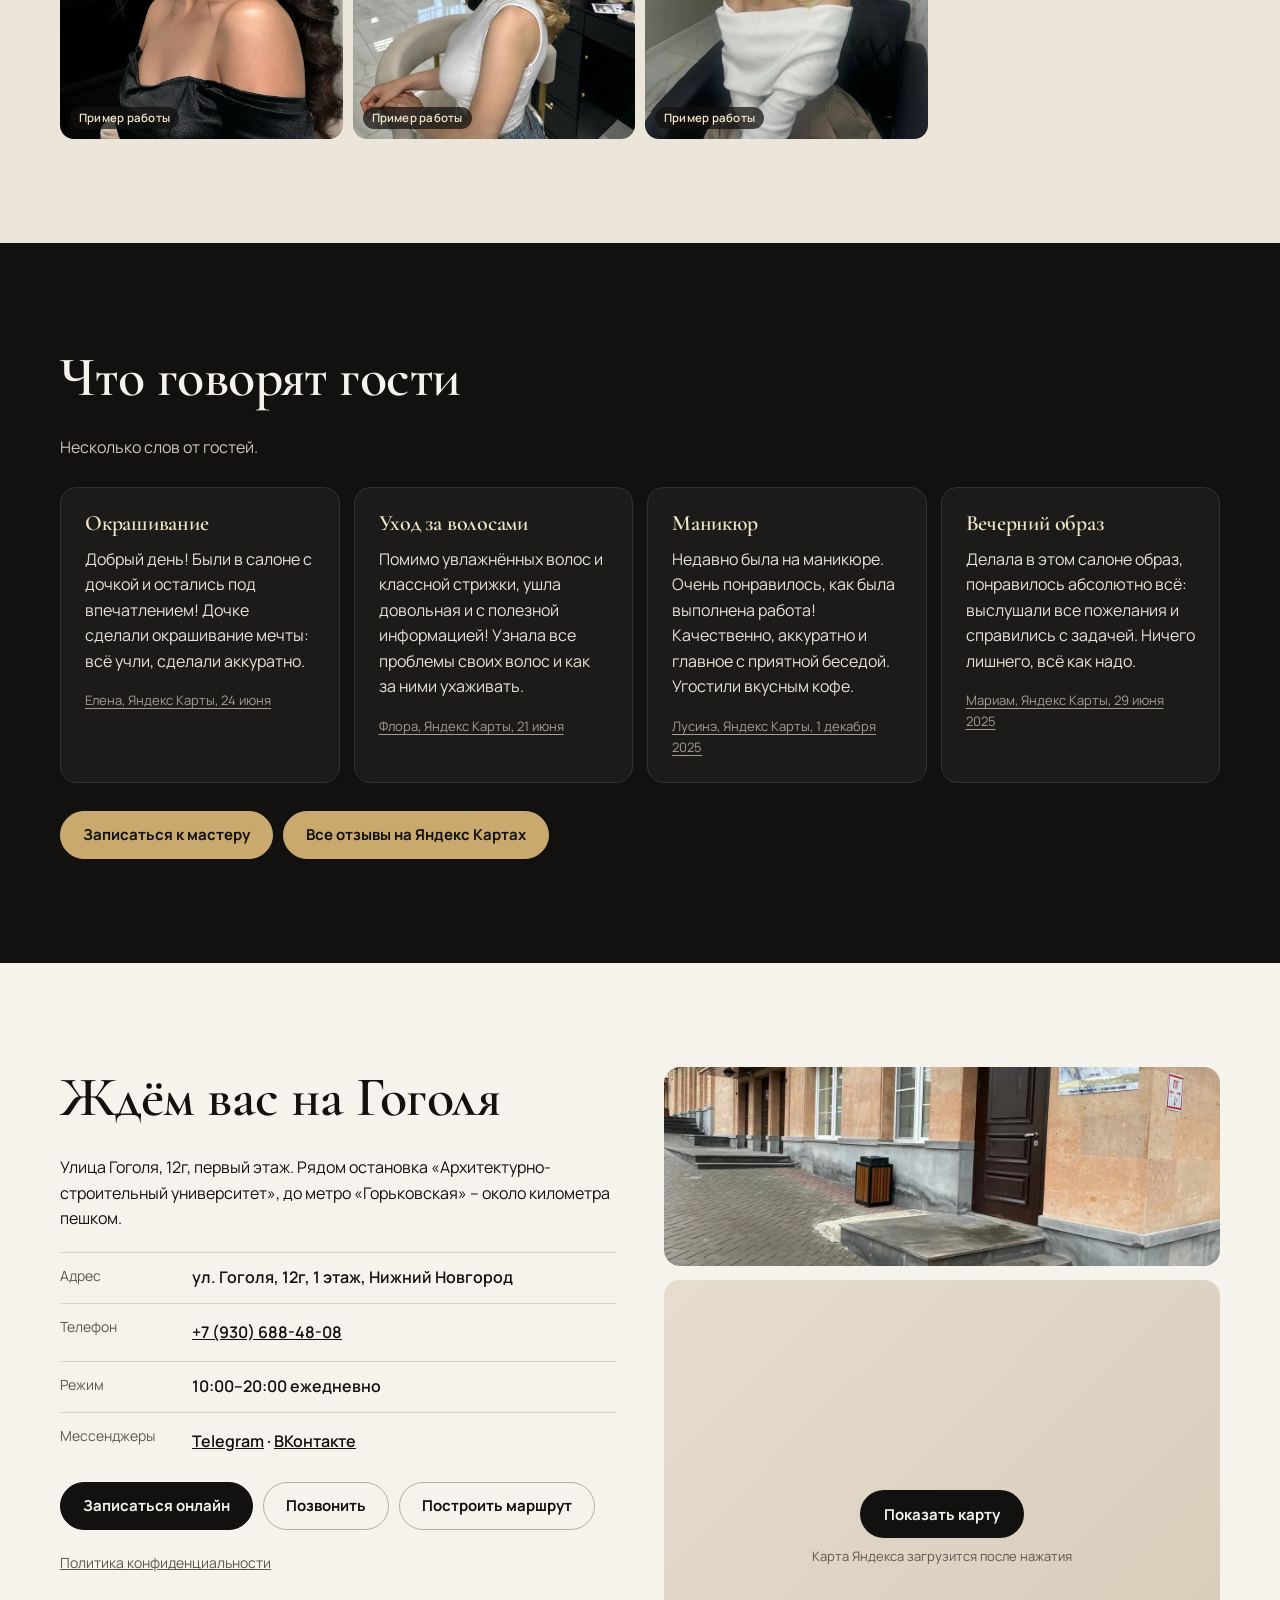
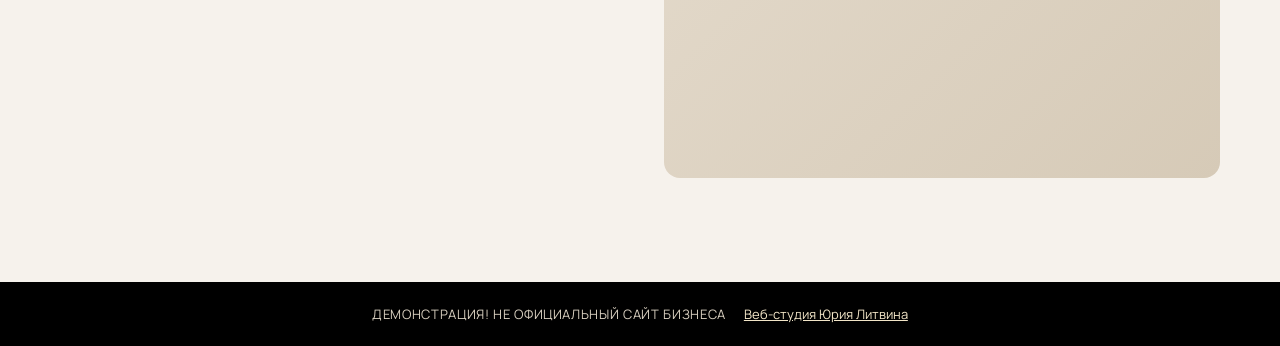
==== commit fa68b131: "Demo site" ====
--- a/index.html
+++ b/index.html
@@ -26,12 +26,12 @@
 <div class="hwrap"><header class="hdr">
   <div class="hdr__in">
     <a class="logo" href="./" aria-label="Black diamond, на главную"><span class="logo__mark"><span>Black</span> <span>diamond</span></span><span class="logo__tag">Салон красоты в Нижнем Новгороде</span></a>
-    <nav class="nav" aria-label="Разделы"><ul><li><a href="#about">О салоне</a></li><li><a href="#services">Услуги</a></li><li><a href="#reviews">Отзывы</a></li><li><a href="#contacts">Как нас найти</a></li></ul></nav>
+    <nav class="nav" aria-label="Разделы"><ul><li><a href="#about">О салоне</a></li><li><a href="#services">Услуги</a></li><li><a href="#works">Работы</a></li><li><a href="#reviews">Отзывы</a></li><li><a href="#contacts">Как нас найти</a></li></ul></nav>
     <a class="pill" href="https://yandex.com/maps/org/black_diamond/222708854782/?booking%5Bpage%5D=services" target="_blank" rel="noopener">Записаться</a>
     <button class="burger" type="button" aria-expanded="false" aria-controls="menu" aria-label="Меню"><span></span><span></span><span></span></button>
   </div>
   <div class="menu" id="menu" hidden>
-    <nav aria-label="Разделы в меню"><ul class="menu__list"><li><a href="#about">О салоне</a></li><li><a href="#services">Услуги</a></li><li><a href="#reviews">Отзывы</a></li><li><a href="#contacts">Как нас найти</a></li></ul></nav>
+    <nav aria-label="Разделы в меню"><ul class="menu__list"><li><a href="#about">О салоне</a></li><li><a href="#services">Услуги</a></li><li><a href="#works">Работы</a></li><li><a href="#reviews">Отзывы</a></li><li><a href="#contacts">Как нас найти</a></li></ul></nav>
     <div class="menu__contacts"><p>ул. Гоголя, 12г, 1 этаж, Нижний Новгород</p><p><a href="tel:+79306884808">+7 (930) 688-48-08</a></p></div>
   </div>
 </header></div>
@@ -66,11 +66,17 @@
     <div class="rv"><div class="gal" data-reveal-group><figure class="gal__item"><img class="" src="img/interior-01-1280.webp" width="1280" height="960" alt="Зал салона: чёрная стена с овальными зеркалами в подсветке, светильники-шары и бежевые кресла" decoding="async" loading="lazy"><figcaption class="cap">Иллюстрация интерьера</figcaption></figure><figure class="gal__item"><img class="" src="img/interior-02-1280.webp" width="1280" height="960" alt="Светлый зал: мраморный пол, кресла с золотыми каркасами и белые стеллажи" decoding="async" loading="lazy"><figcaption class="cap">Иллюстрация интерьера</figcaption></figure><figure class="gal__item"><img class="" src="img/interior-03-1280.webp" width="1280" height="960" alt="Зона мойки: чёрные кресла-мойки и золотые настенные светильники" decoding="async" loading="lazy"><figcaption class="cap">Иллюстрация интерьера</figcaption></figure></div></div>
   </div>
 </section>
+<section class="sec works-sec" aria-labelledby="works">
+  <div class="wrap">
+    <h2 id="works">Примеры работ</h2>
+    <div class="rv"><div class="works" data-reveal-group><figure class="works__item"><img class="" src="img/work-01-960.webp" width="960" height="1280" alt="Пример работы: длинные волны и вечерний макияж" decoding="async" loading="lazy"><figcaption class="cap">Пример работы</figcaption></figure><figure class="works__item"><img class="" src="img/work-02-960.webp" width="960" height="1280" alt="Пример работы: платиновый блонд, лёгкие волны" decoding="async" loading="lazy"><figcaption class="cap">Пример работы</figcaption></figure><figure class="works__item"><img class="" src="img/work-03-960.webp" width="960" height="1280" alt="Пример работы: чёрное каре с ретро-волнами" decoding="async" loading="lazy"><figcaption class="cap">Пример работы</figcaption></figure><figure class="works__item"><img class="" src="img/work-04-960.webp" width="960" height="1280" alt="Пример работы: медно-рыжие объёмные волны" decoding="async" loading="lazy"><figcaption class="cap">Пример работы</figcaption></figure><figure class="works__item"><img class="" src="img/work-05-960.webp" width="960" height="1280" alt="Пример работы: тёмные голливудские локоны" decoding="async" loading="lazy"><figcaption class="cap">Пример работы</figcaption></figure><figure class="works__item"><img class="" src="img/work-06-960.webp" width="960" height="1280" alt="Пример работы: блонд-локоны" decoding="async" loading="lazy"><figcaption class="cap">Пример работы</figcaption></figure><figure class="works__item"><img class="" src="img/work-07-960.webp" width="960" height="1280" alt="Пример работы: платиновый блонд" decoding="async" loading="lazy"><figcaption class="cap">Пример работы</figcaption></figure></div></div>
+  </div>
+</section>
 <section class="sec reviews" aria-labelledby="reviews">
   <div class="wrap">
     <h2 id="reviews">Что говорят гости</h2>
     <p class="intro rv">Несколько слов от гостей.</p>
-    <div class="grid4 rv"><article class="card rev"><h3 class="rev__topic">Окрашивание</h3><p>Гостья пришла на окрашивание вместе с дочерью. Результат получился таким, как она хотела, а мастера были внимательны и аккуратны.</p><p class="rev__src">Пересказ отзыва с Яндекс Карт</p></article><article class="card rev"><h3 class="rev__topic">Уход за волосами</h3><p>Гостье понравился мастер и увлажняющий уход, а ещё полезные советы, как ухаживать за волосами дома.</p><p class="rev__src">Пересказ отзыва с Яндекс Карт</p></article><article class="card rev"><h3 class="rev__topic">Маникюр</h3><p>Гостья отметила аккуратный маникюр, приятное общение и кофе во время процедуры.</p><p class="rev__src">Пересказ отзыва с Яндекс Карт</p></article><article class="card rev"><h3 class="rev__topic">Вечерний образ</h3><p>Гостья пришла за вечерним образом: мастер выслушала все её пожелания.</p><p class="rev__src">Пересказ отзыва с Яндекс Карт</p></article></div>
+    <div class="grid4 rv"><article class="card rev"><h3 class="rev__topic">Окрашивание</h3><blockquote class="rev__q"><p>Добрый день! Были в салоне с дочкой и остались под впечатлением! Дочке сделали окрашивание мечты: всё учли, сделали аккуратно.</p></blockquote><p class="rev__src"><a href="https://yandex.com/maps/org/black_diamond/222708854782/reviews/" target="_blank" rel="noopener">Елена, Яндекс Карты, 24 июня</a></p></article><article class="card rev"><h3 class="rev__topic">Уход за волосами</h3><blockquote class="rev__q"><p>Помимо увлажнённых волос и классной стрижки, ушла довольная и с полезной информацией! Узнала все проблемы своих волос и как за ними ухаживать.</p></blockquote><p class="rev__src"><a href="https://yandex.com/maps/org/black_diamond/222708854782/reviews/" target="_blank" rel="noopener">Флора, Яндекс Карты, 21 июня</a></p></article><article class="card rev"><h3 class="rev__topic">Маникюр</h3><blockquote class="rev__q"><p>Недавно была на маникюре. Очень понравилось, как была выполнена работа! Качественно, аккуратно и главное с приятной беседой. Угостили вкусным кофе.</p></blockquote><p class="rev__src"><a href="https://yandex.com/maps/org/black_diamond/222708854782/reviews/" target="_blank" rel="noopener">Лусинэ, Яндекс Карты, 1 декабря 2025</a></p></article><article class="card rev"><h3 class="rev__topic">Вечерний образ</h3><blockquote class="rev__q"><p>Делала в этом салоне образ, понравилось абсолютно всё: выслушали все пожелания и справились с задачей. Ничего лишнего, всё как надо.</p></blockquote><p class="rev__src"><a href="https://yandex.com/maps/org/black_diamond/222708854782/reviews/" target="_blank" rel="noopener">Мариам, Яндекс Карты, 29 июня 2025</a></p></article></div>
     <p class="cta-row rv"><a class="btn" href="https://yandex.com/maps/org/black_diamond/222708854782/?booking%5Bpage%5D=services" target="_blank" rel="noopener">Записаться к мастеру</a><a class="btn btn--line" href="https://yandex.com/maps/org/black_diamond/222708854782/reviews/" target="_blank" rel="noopener">Все отзывы на Яндекс Картах</a></p>
   </div>
 </section>
@@ -82,15 +88,18 @@
       <dl class="facts rv">
         <div><dt>Адрес</dt><dd>ул. Гоголя, 12г, 1 этаж, Нижний Новгород</dd></div>
         <div><dt>Телефон</dt><dd><a href="tel:+79306884808">+7 (930) 688-48-08</a></dd></div>
-        <div><dt>Режим</dt><dd>Ежедневно, по записи</dd></div>
+        <div><dt>Режим</dt><dd>10:00–20:00 ежедневно</dd></div>
         <div><dt>Мессенджеры</dt><dd><a href="https://t.me/black_diamond_beauty_salon" target="_blank" rel="noopener">Telegram</a> · <a href="https://vk.com/black.diamondnn" target="_blank" rel="noopener">ВКонтакте</a></dd></div>
       </dl>
       <p class="btns rv"><a class="btn" href="https://yandex.com/maps/org/black_diamond/222708854782/?booking%5Bpage%5D=services" target="_blank" rel="noopener">Записаться онлайн</a><a class="btn btn--ghost" href="tel:+79306884808">Позвонить</a><a class="btn btn--ghost" href="https://yandex.com/maps/org/black_diamond/222708854782/" target="_blank" rel="noopener">Построить маршрут</a></p>
       <p class="privacy-link rv"><a href="privacy/">Политика конфиденциальности</a></p>
     </div>
-    <div class="map" data-src="https://yandex.ru/map-widget/v1/?oid=222708854782&amp;z=17">
-      <button class="map__btn" type="button">Показать карту</button>
-      <p class="map__hint">Карта Яндекса загрузится после нажатия</p>
+    <div class="con__media">
+      <figure class="facade"><img class="" src="img/ref-facade-1280.webp" width="1280" height="960" alt="Вход в салон Black diamond на ул. Гоголя" decoding="async" loading="lazy"></figure>
+      <div class="map" data-src="https://yandex.ru/map-widget/v1/?oid=222708854782&amp;z=17">
+        <button class="map__btn" type="button">Показать карту</button>
+        <p class="map__hint">Карта Яндекса загрузится после нажатия</p>
+      </div>
     </div>
   </div>
 </section>
--- a/css/styles.css
+++ b/css/styles.css
@@ -138,3 +138,27 @@
 .gal__item,.hero__ph,.car__fig,.h7__photo{position:relative}
 .car__fig{margin:0;height:100%}
 .cap{position:absolute;left:10px;bottom:10px;margin:0;padding:3px 9px;border-radius:999px;background:rgba(18,17,16,.72);color:#f3e6c8;font:600 11.5px/1.4 var(--sans);letter-spacing:.02em;pointer-events:none;z-index:2}
+
+/* works grid (portrait) */
+.works{display:grid;gap:10px;grid-template-columns:1fr 1fr}
+@media (min-width:700px){.works{grid-template-columns:repeat(3,1fr)}}
+@media (min-width:1100px){.works{grid-template-columns:repeat(4,1fr)}}
+.works__item{margin:0;border-radius:14px;overflow:hidden;aspect-ratio:3/4;background:#ddd;position:relative}
+.works__item img{width:100%;height:100%;object-fit:cover}
+.works-sec{background:var(--paper2)}
+.v2 .works-sec{background:transparent}
+
+/* facade + map column */
+.con__media{display:grid;gap:14px;align-content:start}
+.facade{margin:0;border-radius:16px;overflow:hidden;aspect-ratio:4/3;background:#ddd}
+.facade img{width:100%;height:100%;object-fit:cover}
+@media (min-width:960px){
+  .con{align-items:stretch}
+  .con__media{height:100%;display:flex;flex-direction:column;gap:14px;min-height:100%}
+  .facade{flex:0 0 auto;max-height:28%}
+  .map{flex:1 1 auto;min-height:280px;aspect-ratio:auto;height:auto}
+}
+
+.rev__q{margin:0;padding:0;border:0;font:inherit;color:inherit}
+.rev__q p{margin:0}
+.rev__src a{color:inherit;text-decoration:underline;text-underline-offset:3px}
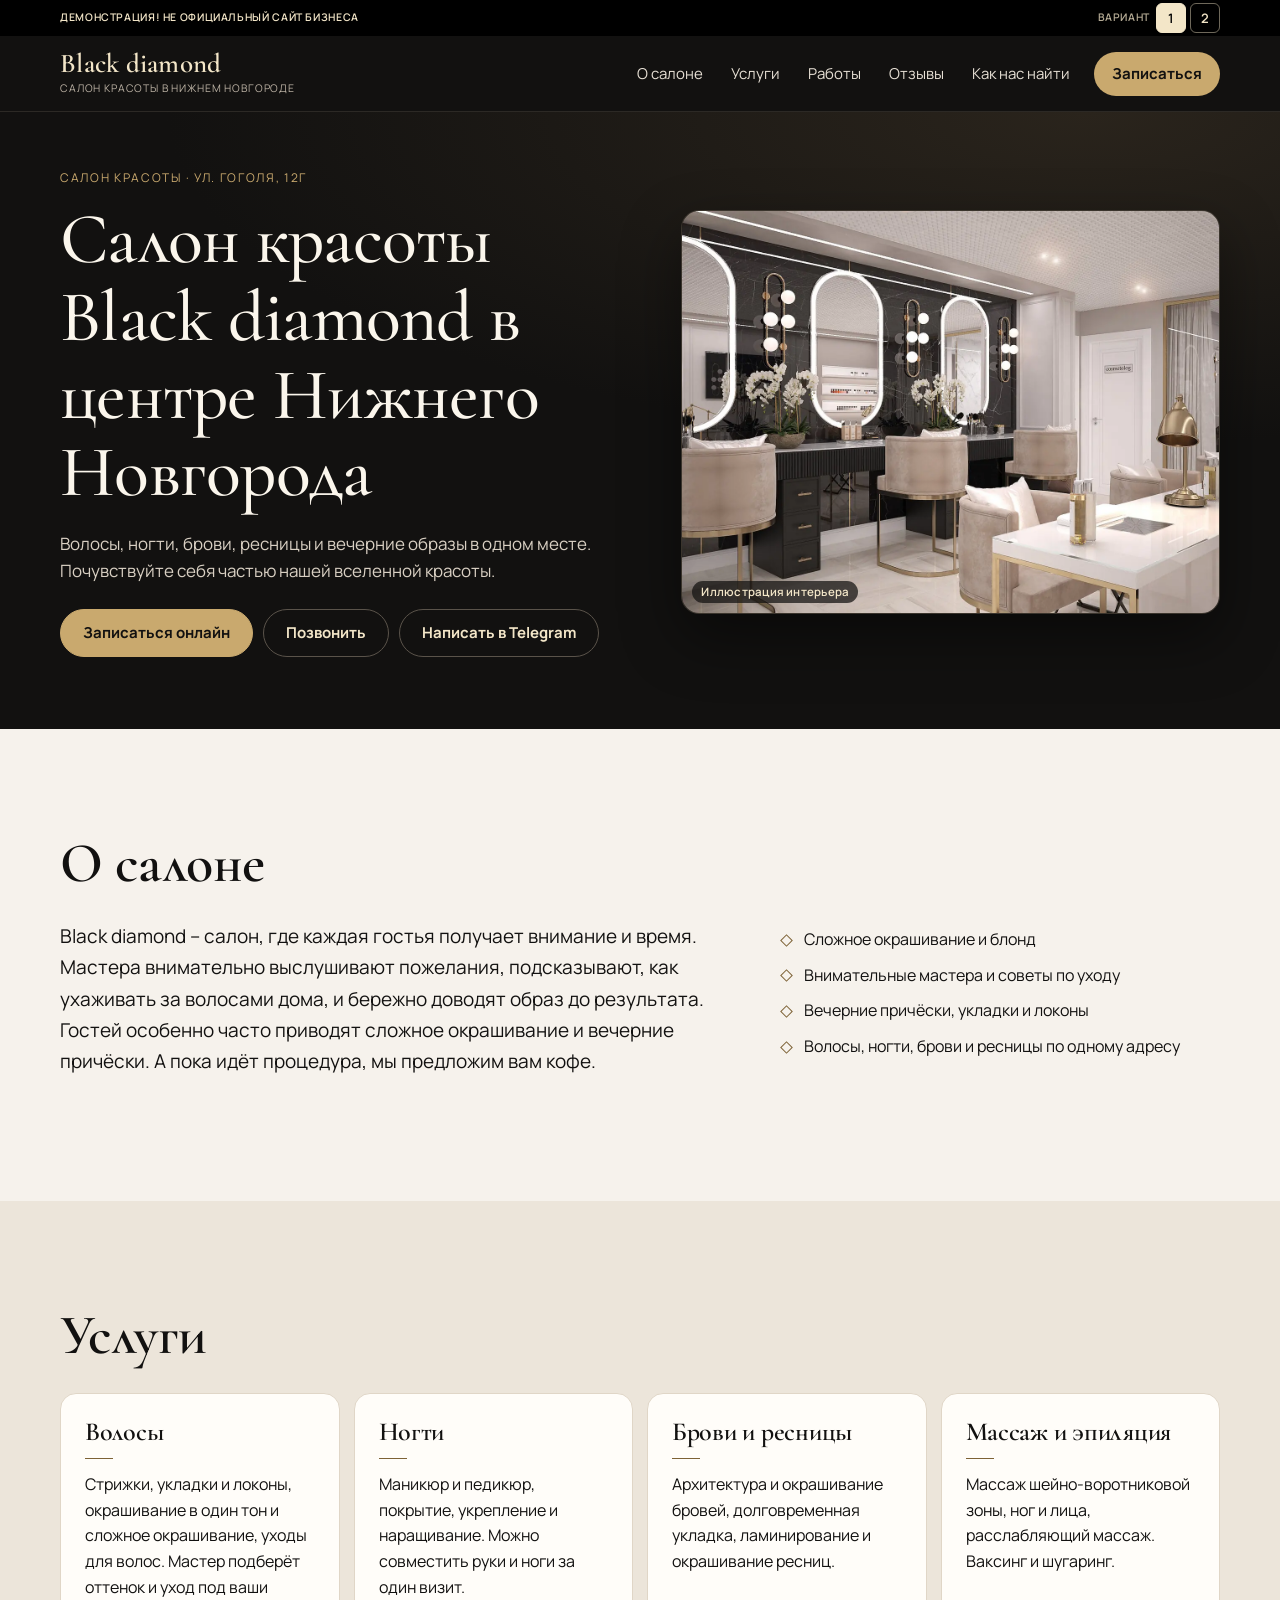
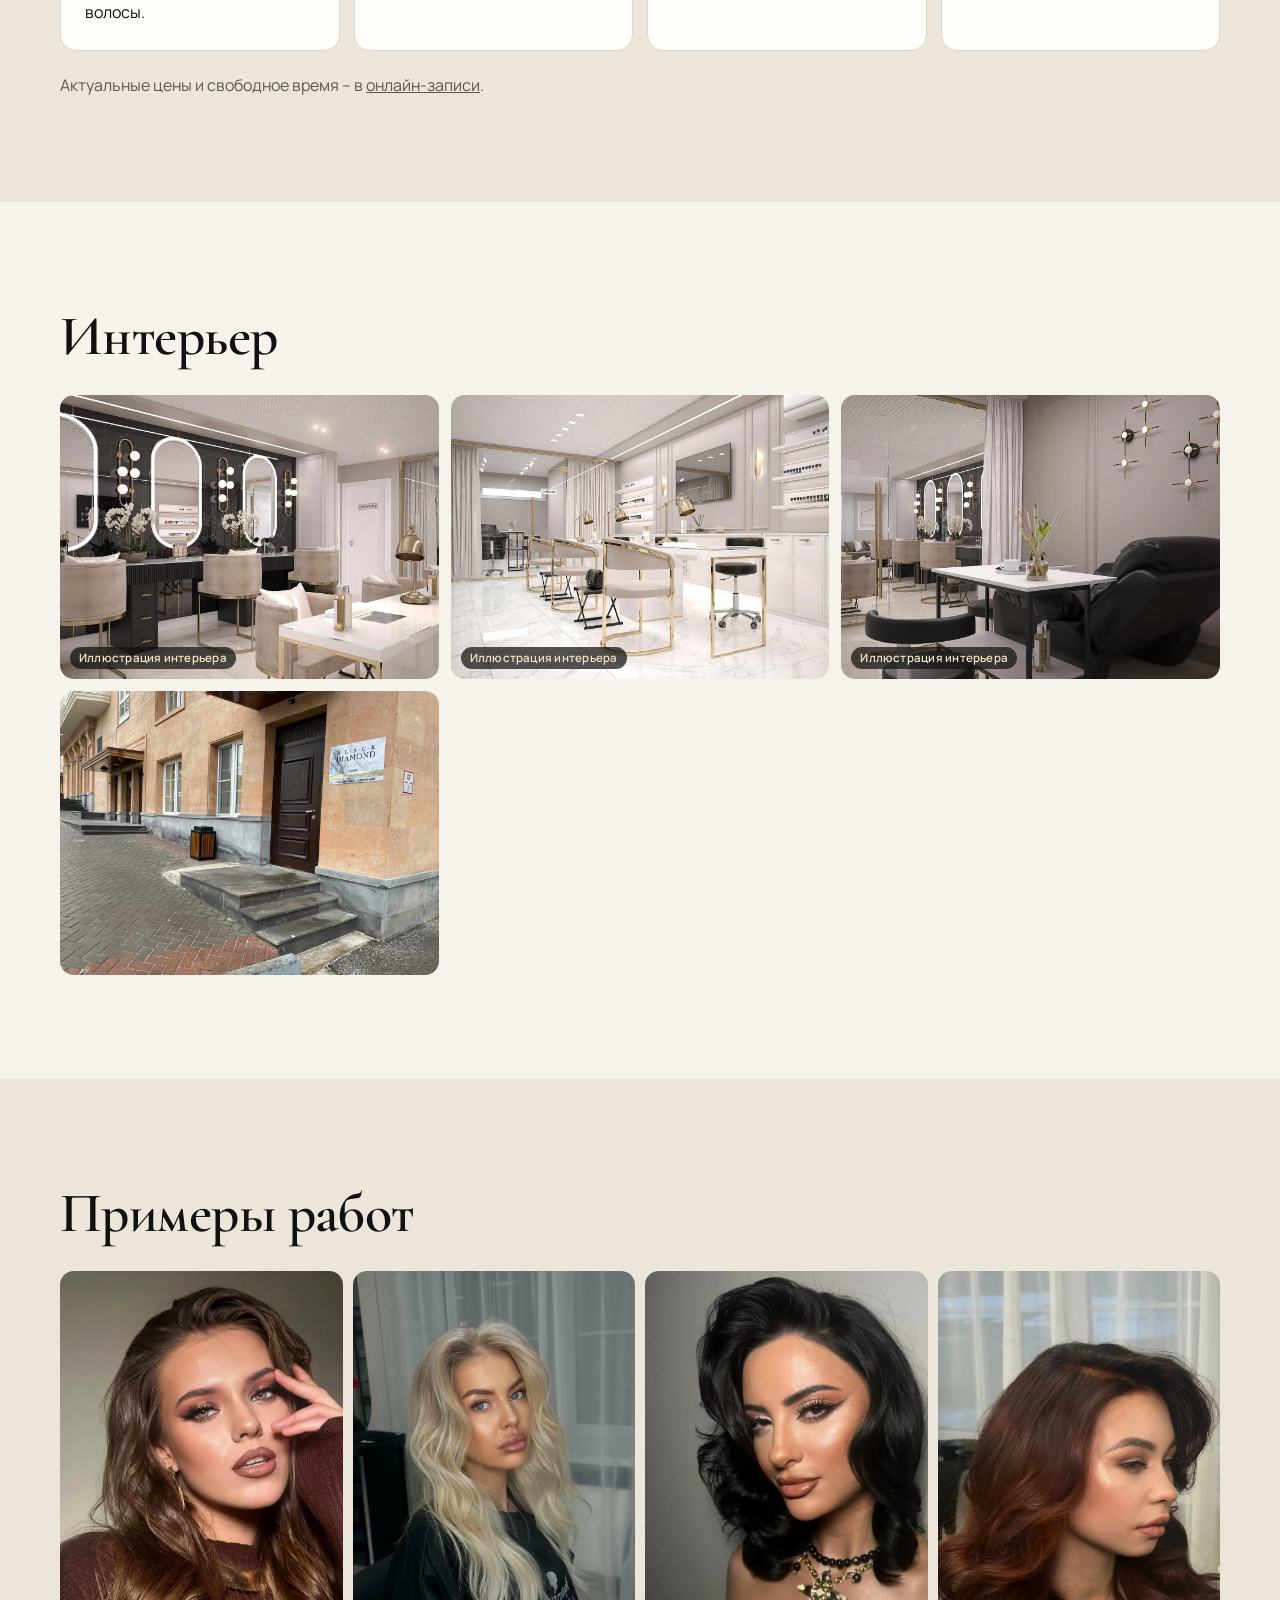
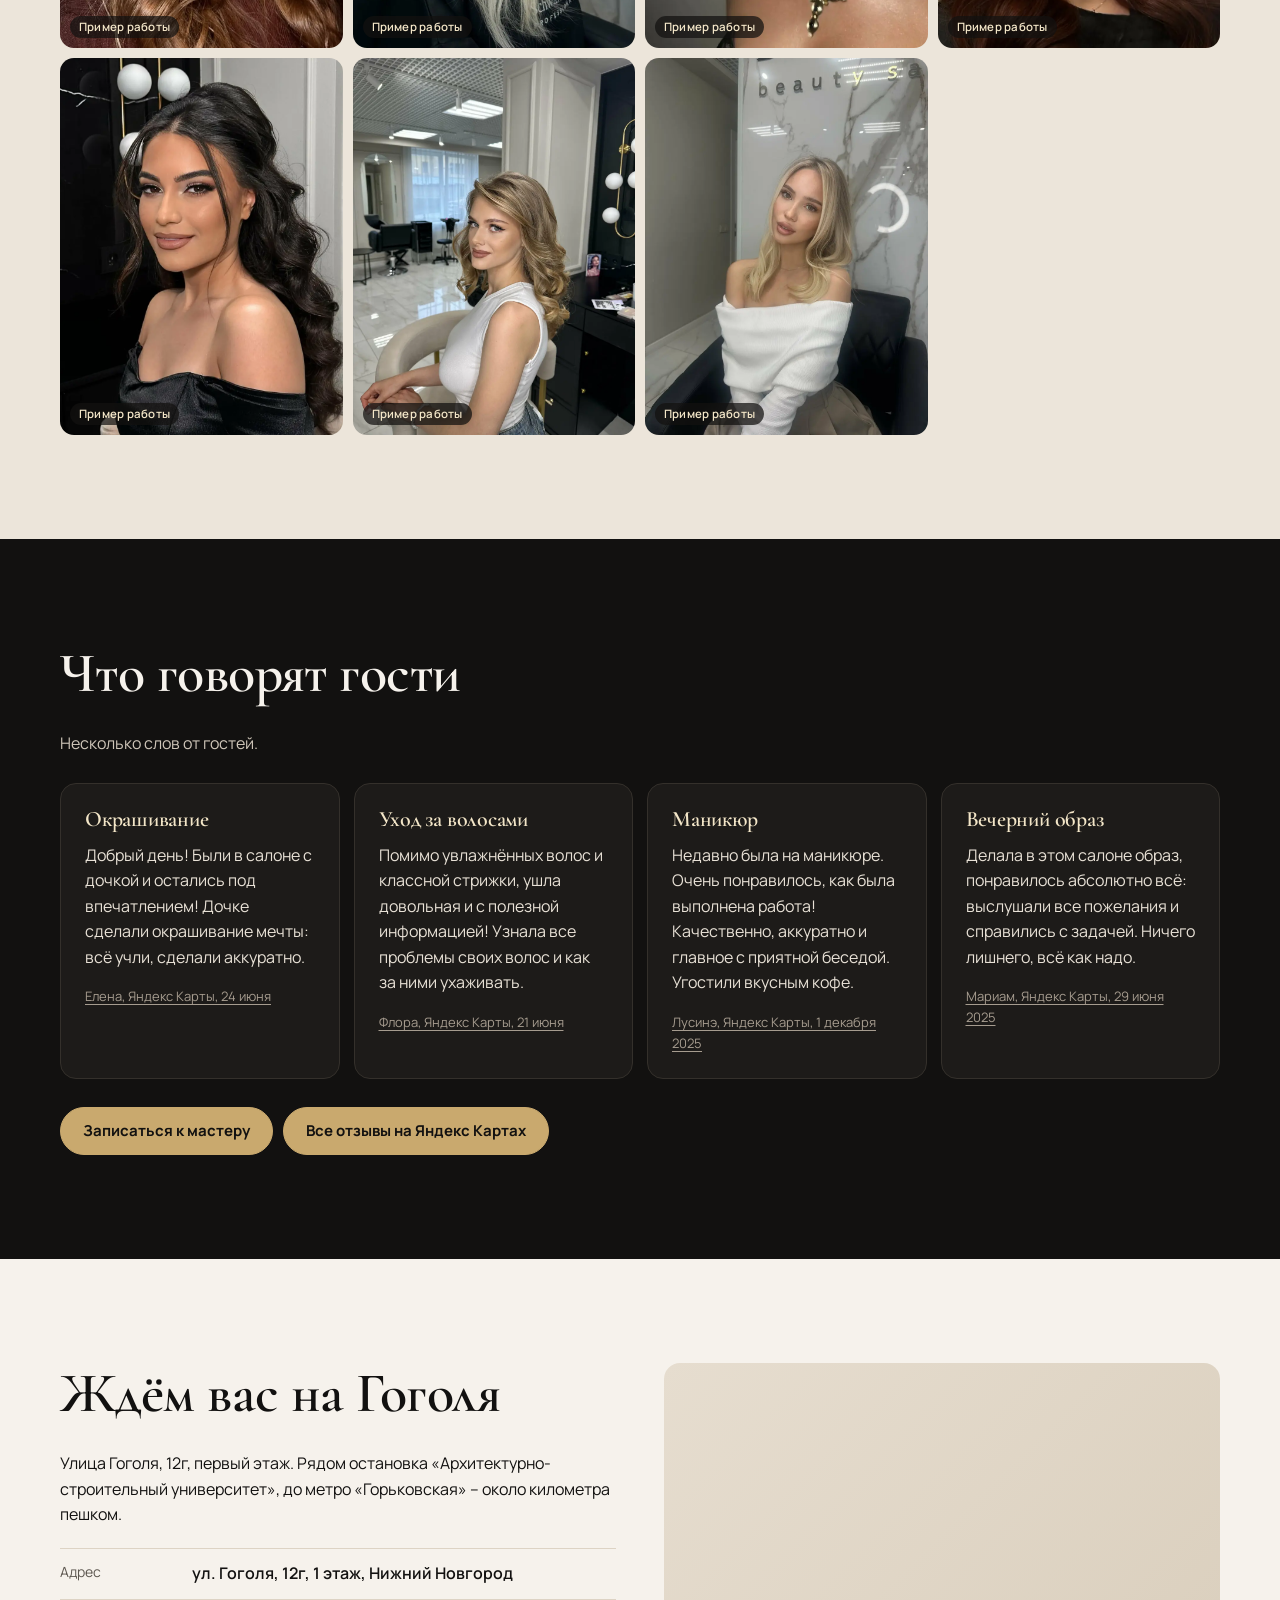
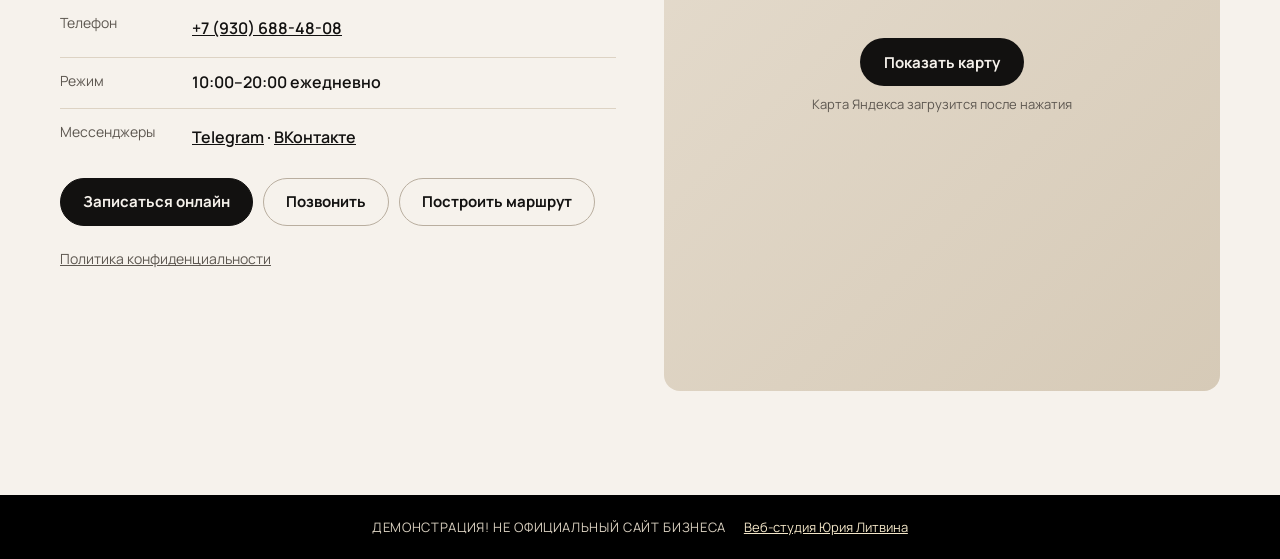
==== commit f3ff5a37: "Demo site" ====
--- a/index.html
+++ b/index.html
@@ -63,7 +63,7 @@
 <section class="sec gallery" aria-labelledby="interior">
   <div class="wrap">
     <h2 id="interior">Интерьер</h2>
-    <div class="rv"><div class="gal" data-reveal-group><figure class="gal__item"><img class="" src="img/interior-01-1280.webp" width="1280" height="960" alt="Зал салона: чёрная стена с овальными зеркалами в подсветке, светильники-шары и бежевые кресла" decoding="async" loading="lazy"><figcaption class="cap">Иллюстрация интерьера</figcaption></figure><figure class="gal__item"><img class="" src="img/interior-02-1280.webp" width="1280" height="960" alt="Светлый зал: мраморный пол, кресла с золотыми каркасами и белые стеллажи" decoding="async" loading="lazy"><figcaption class="cap">Иллюстрация интерьера</figcaption></figure><figure class="gal__item"><img class="" src="img/interior-03-1280.webp" width="1280" height="960" alt="Зона мойки: чёрные кресла-мойки и золотые настенные светильники" decoding="async" loading="lazy"><figcaption class="cap">Иллюстрация интерьера</figcaption></figure></div></div>
+    <div class="rv"><div class="gal" data-reveal-group><figure class="gal__item"><img class="" src="img/interior-01-1280.webp" width="1280" height="960" alt="Зал салона: чёрная стена с овальными зеркалами в подсветке, светильники-шары и бежевые кресла" decoding="async" loading="lazy"><figcaption class="cap">Иллюстрация интерьера</figcaption></figure><figure class="gal__item"><img class="" src="img/interior-02-1280.webp" width="1280" height="960" alt="Светлый зал: мраморный пол, кресла с золотыми каркасами и белые стеллажи" decoding="async" loading="lazy"><figcaption class="cap">Иллюстрация интерьера</figcaption></figure><figure class="gal__item"><img class="" src="img/interior-03-1280.webp" width="1280" height="960" alt="Зона мойки: чёрные кресла-мойки и золотые настенные светильники" decoding="async" loading="lazy"><figcaption class="cap">Иллюстрация интерьера</figcaption></figure><figure class="gal__item"><img class="" src="img/ref-facade-1280.webp" width="1280" height="960" alt="Вход в салон на ул. Гоголя" decoding="async" loading="lazy"></figure></div></div>
   </div>
 </section>
 <section class="sec works-sec" aria-labelledby="works">
@@ -94,12 +94,9 @@
       <p class="btns rv"><a class="btn" href="https://yandex.com/maps/org/black_diamond/222708854782/?booking%5Bpage%5D=services" target="_blank" rel="noopener">Записаться онлайн</a><a class="btn btn--ghost" href="tel:+79306884808">Позвонить</a><a class="btn btn--ghost" href="https://yandex.com/maps/org/black_diamond/222708854782/" target="_blank" rel="noopener">Построить маршрут</a></p>
       <p class="privacy-link rv"><a href="privacy/">Политика конфиденциальности</a></p>
     </div>
-    <div class="con__media">
-      <figure class="facade"><img class="" src="img/ref-facade-1280.webp" width="1280" height="960" alt="Вход в салон Black diamond на ул. Гоголя" decoding="async" loading="lazy"></figure>
-      <div class="map" data-src="https://yandex.ru/map-widget/v1/?oid=222708854782&amp;z=17">
-        <button class="map__btn" type="button">Показать карту</button>
-        <p class="map__hint">Карта Яндекса загрузится после нажатия</p>
-      </div>
+    <div class="map" data-src="https://yandex.ru/map-widget/v1/?oid=222708854782&amp;z=17">
+      <button class="map__btn" type="button">Показать карту</button>
+      <p class="map__hint">Карта Яндекса загрузится после нажатия</p>
     </div>
   </div>
 </section>
--- a/css/styles.css
+++ b/css/styles.css
@@ -148,16 +148,6 @@
 .works-sec{background:var(--paper2)}
 .v2 .works-sec{background:transparent}
 
-/* facade + map column */
-.con__media{display:grid;gap:14px;align-content:start}
-.facade{margin:0;border-radius:16px;overflow:hidden;aspect-ratio:4/3;background:#ddd}
-.facade img{width:100%;height:100%;object-fit:cover}
-@media (min-width:960px){
-  .con{align-items:stretch}
-  .con__media{height:100%;display:flex;flex-direction:column;gap:14px;min-height:100%}
-  .facade{flex:0 0 auto;max-height:28%}
-  .map{flex:1 1 auto;min-height:280px;aspect-ratio:auto;height:auto}
-}
 
 .rev__q{margin:0;padding:0;border:0;font:inherit;color:inherit}
 .rev__q p{margin:0}
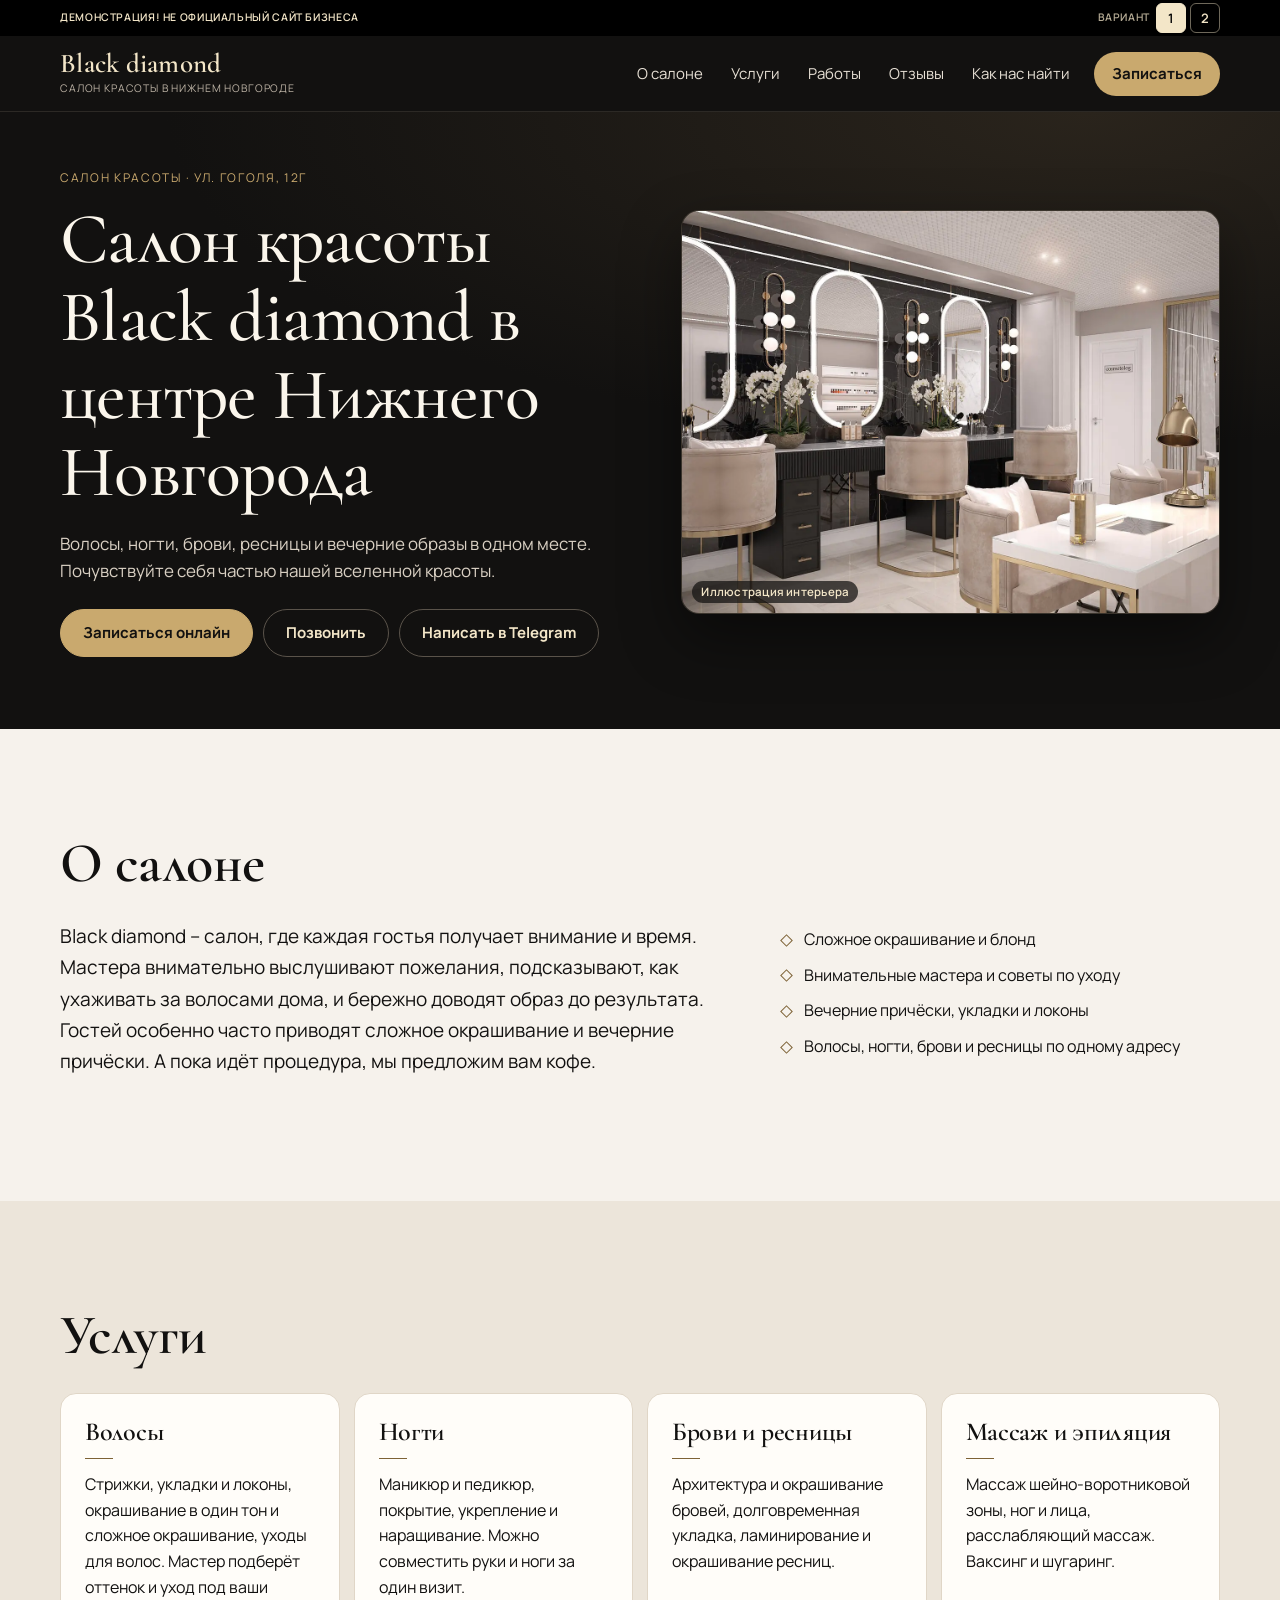
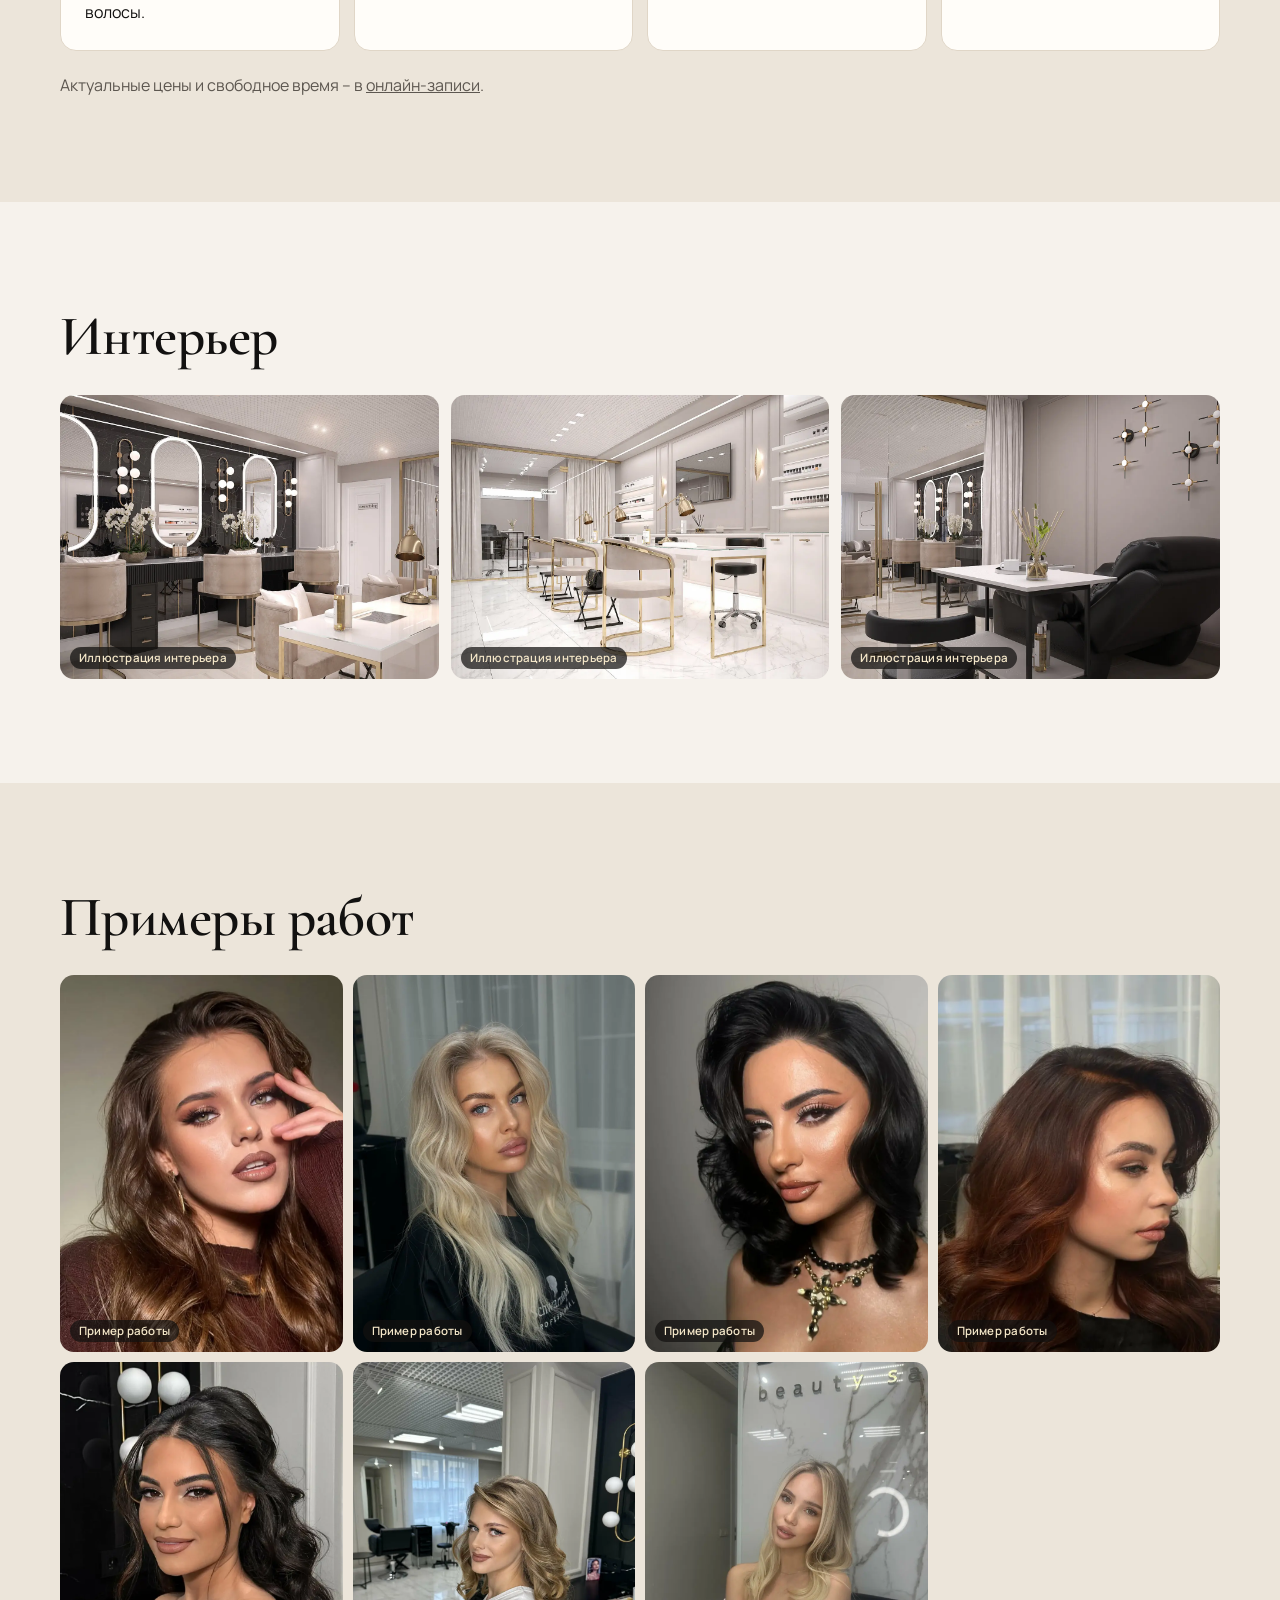
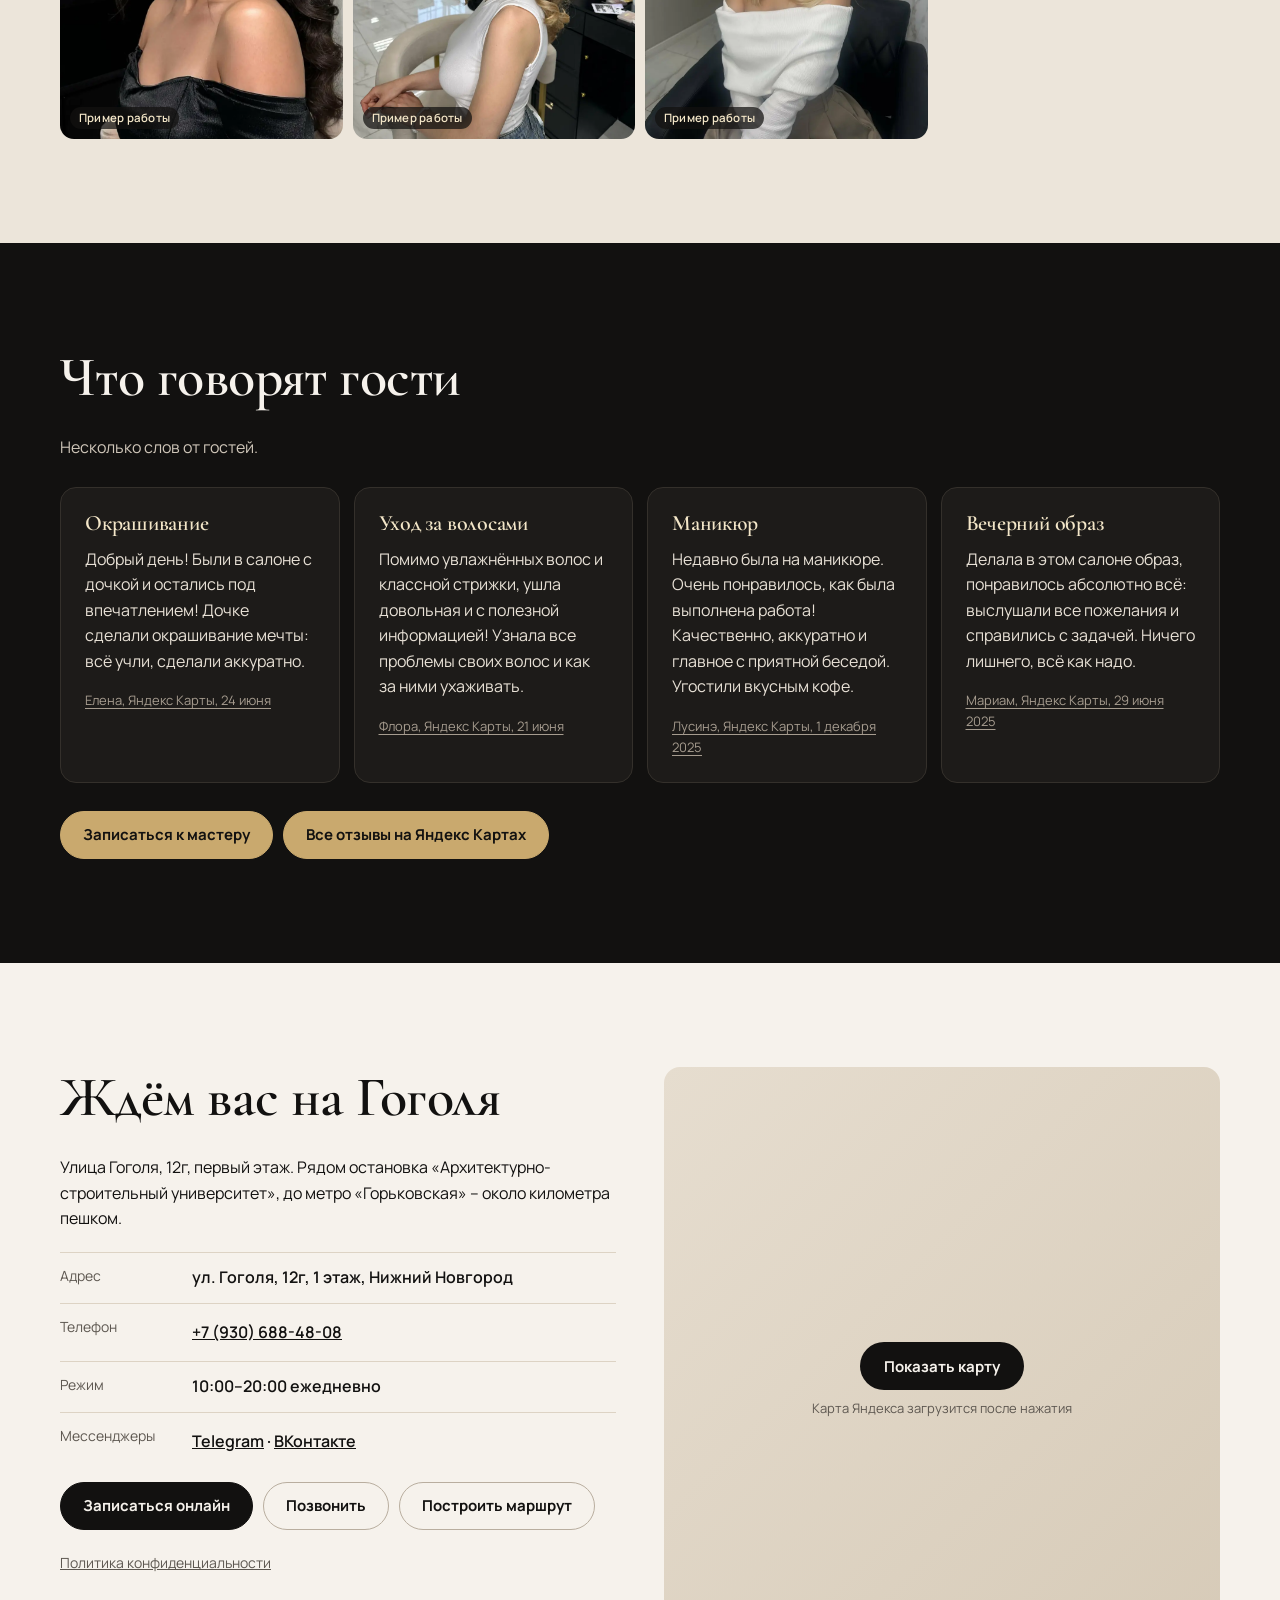
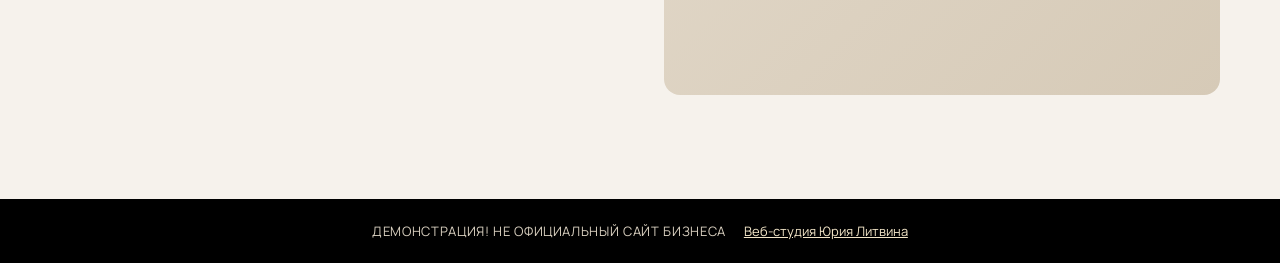
==== commit deb8e8f1: "Demo site" ====
--- a/index.html
+++ b/index.html
@@ -63,7 +63,7 @@
 <section class="sec gallery" aria-labelledby="interior">
   <div class="wrap">
     <h2 id="interior">Интерьер</h2>
-    <div class="rv"><div class="gal" data-reveal-group><figure class="gal__item"><img class="" src="img/interior-01-1280.webp" width="1280" height="960" alt="Зал салона: чёрная стена с овальными зеркалами в подсветке, светильники-шары и бежевые кресла" decoding="async" loading="lazy"><figcaption class="cap">Иллюстрация интерьера</figcaption></figure><figure class="gal__item"><img class="" src="img/interior-02-1280.webp" width="1280" height="960" alt="Светлый зал: мраморный пол, кресла с золотыми каркасами и белые стеллажи" decoding="async" loading="lazy"><figcaption class="cap">Иллюстрация интерьера</figcaption></figure><figure class="gal__item"><img class="" src="img/interior-03-1280.webp" width="1280" height="960" alt="Зона мойки: чёрные кресла-мойки и золотые настенные светильники" decoding="async" loading="lazy"><figcaption class="cap">Иллюстрация интерьера</figcaption></figure><figure class="gal__item"><img class="" src="img/ref-facade-1280.webp" width="1280" height="960" alt="Вход в салон на ул. Гоголя" decoding="async" loading="lazy"></figure></div></div>
+    <div class="rv"><div class="gal" data-reveal-group><figure class="gal__item"><img class="" src="img/interior-01-1280.webp" width="1280" height="960" alt="Зал салона: чёрная стена с овальными зеркалами в подсветке, светильники-шары и бежевые кресла" decoding="async" loading="lazy"><figcaption class="cap">Иллюстрация интерьера</figcaption></figure><figure class="gal__item"><img class="" src="img/interior-02-1280.webp" width="1280" height="960" alt="Светлый зал: мраморный пол, кресла с золотыми каркасами и белые стеллажи" decoding="async" loading="lazy"><figcaption class="cap">Иллюстрация интерьера</figcaption></figure><figure class="gal__item"><img class="" src="img/interior-03-1280.webp" width="1280" height="960" alt="Зона мойки: чёрные кресла-мойки и золотые настенные светильники" decoding="async" loading="lazy"><figcaption class="cap">Иллюстрация интерьера</figcaption></figure></div></div>
   </div>
 </section>
 <section class="sec works-sec" aria-labelledby="works">
